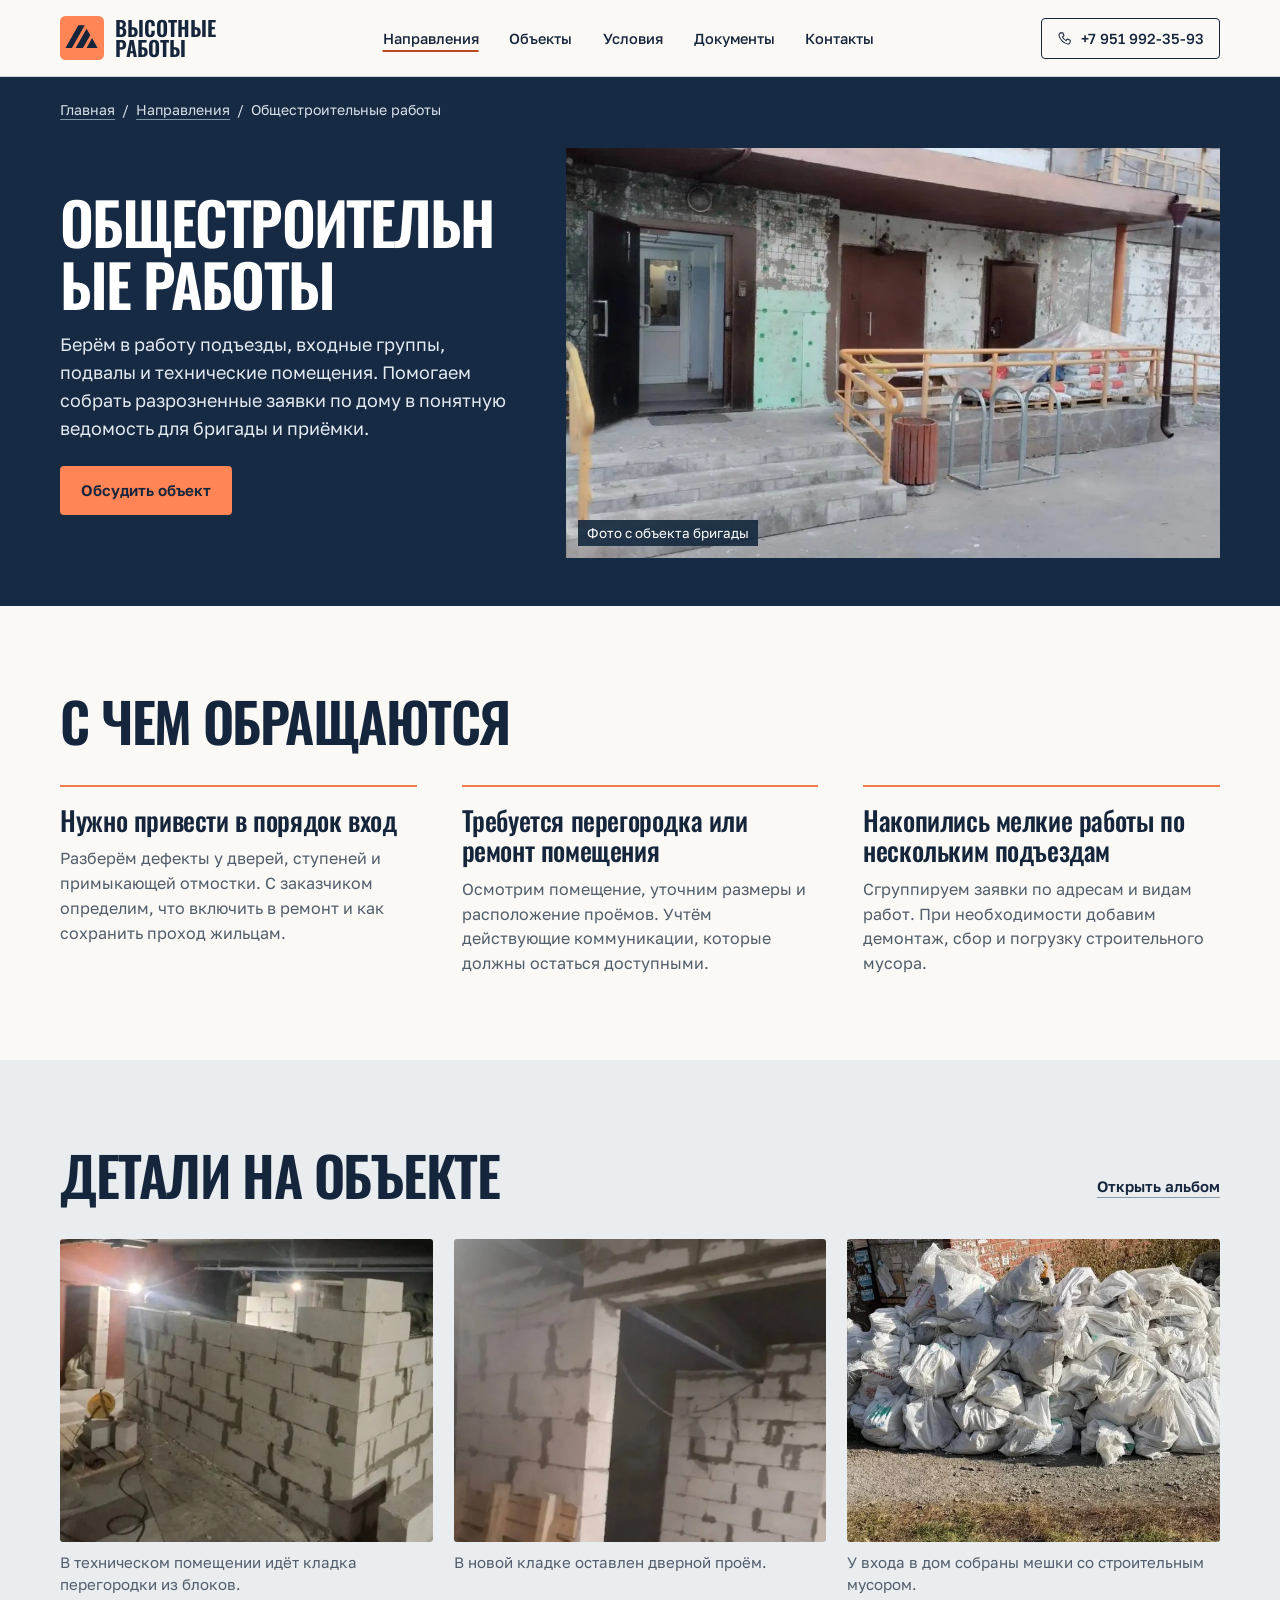
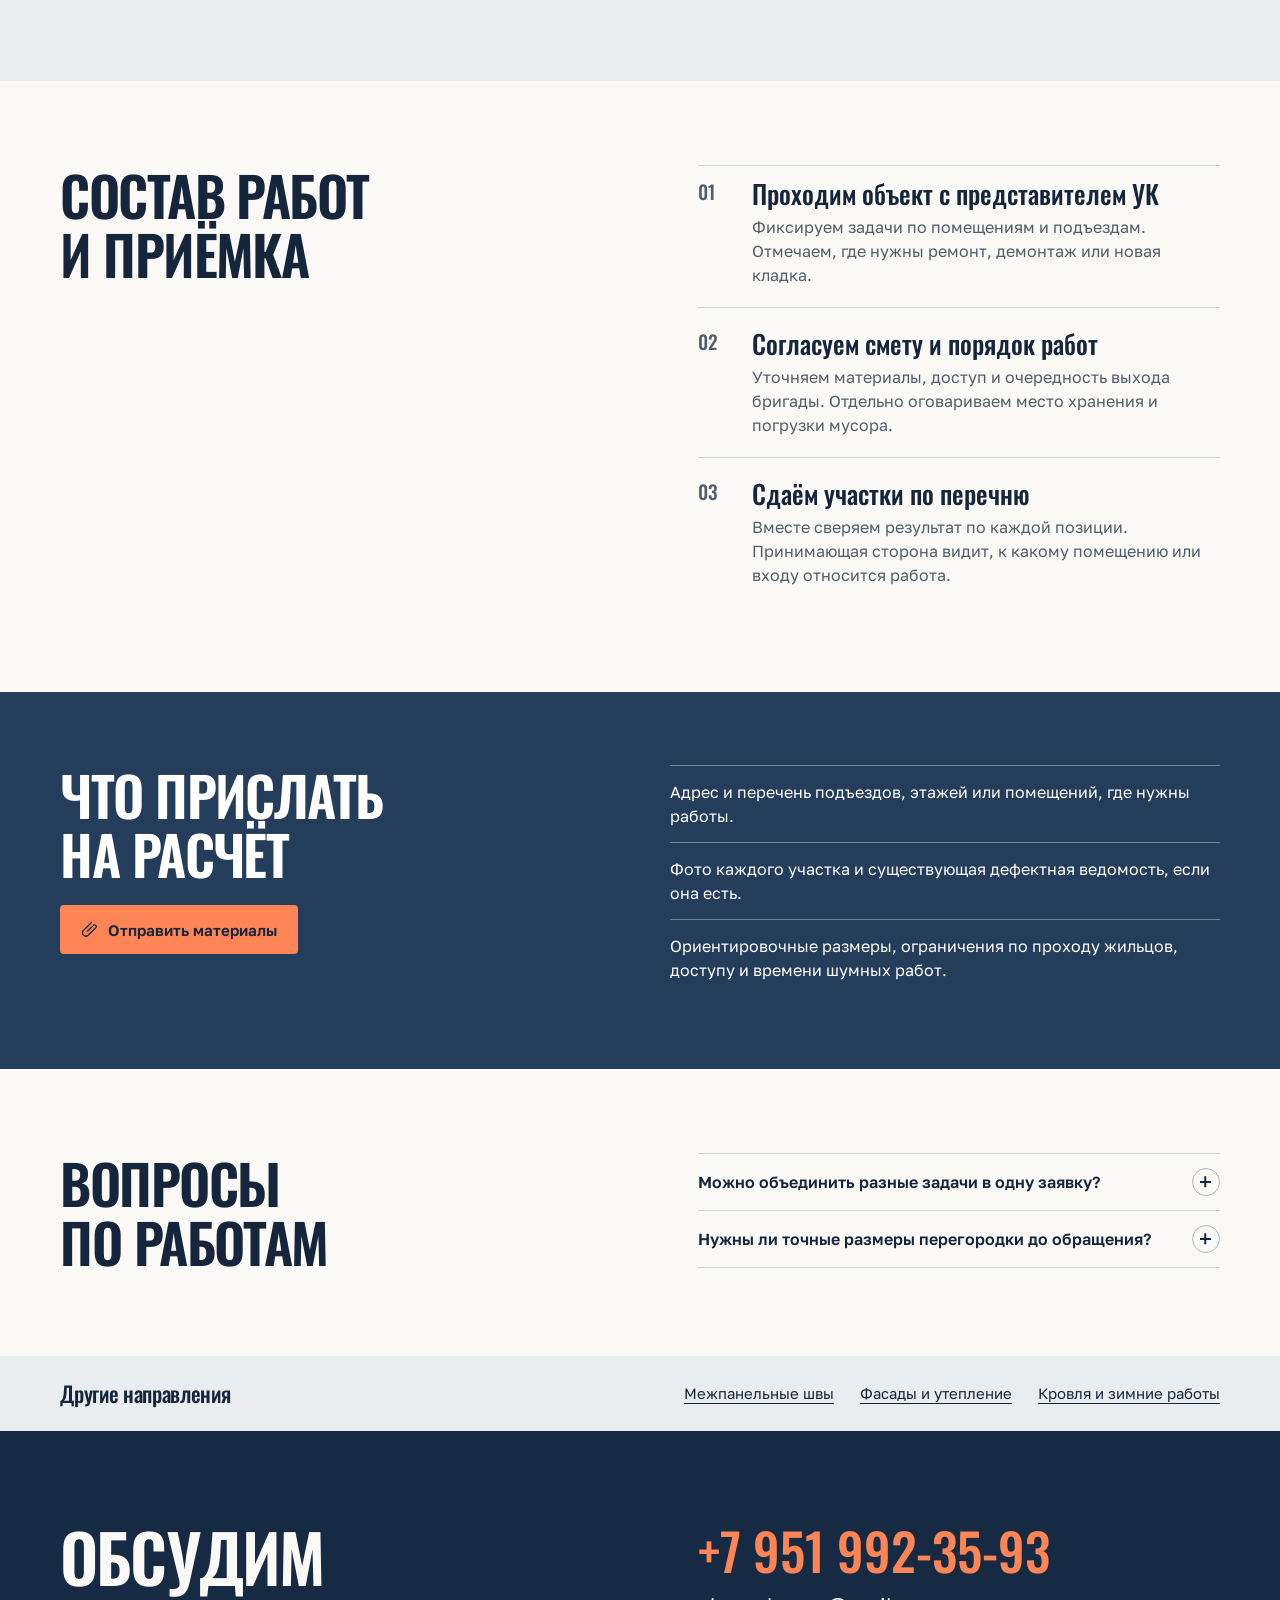
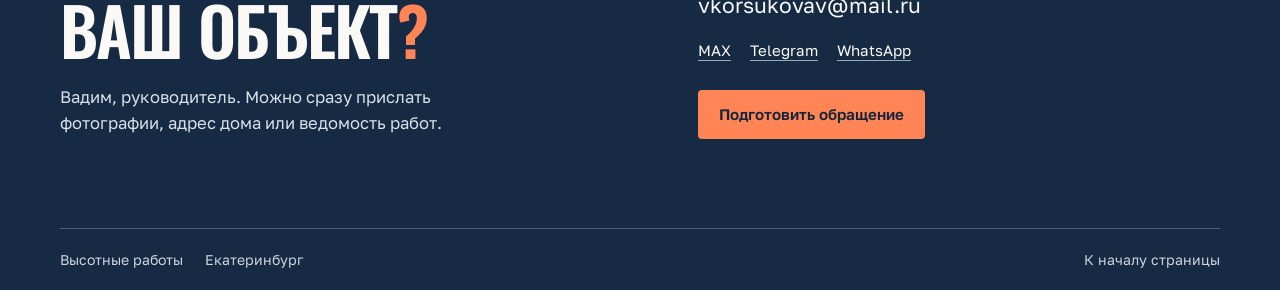
==== building.html @ bbba9e85 "Publish the site on GitHub Pages" ====
<!doctype html>
<html lang="ru">
<head>
  <meta charset="utf-8">
  <meta name="viewport" content="width=device-width, initial-scale=1">
  <meta name="theme-color" content="#172a43">
  <meta name="description" content="Берём в работу подъезды, входные группы, подвалы и технические помещения. Помогаем собрать разрозненные заявки по дому в понятную ведомость для бригады и приёмки.">
  <title>Общестроительные работы — Высотные работы, Екатеринбург</title>
  <link rel="icon" href="assets/mark.svg" type="image/svg+xml">
  <link rel="stylesheet" href="assets/fonts/fonts.css">
  <link rel="stylesheet" href="styles.css">
  <link rel="stylesheet" href="expanded.css">
  <script defer src="photos.js"></script>
  <script defer src="site.js"></script>
</head>
<body>
  <a class="skip" href="#main">Перейти к содержанию</a>
  <svg class="sprite" xmlns="http://www.w3.org/2000/svg" aria-hidden="true">
    <symbol id="i-pin" viewBox="0 0 24 24"><path d="M19 10c0 5-7 11-7 11S5 15 5 10a7 7 0 1 1 14 0Z"/><circle cx="12" cy="10" r="2.4"/></symbol>
    <symbol id="i-phone" viewBox="0 0 24 24"><path d="m6 3 3.2-.3 2 5-2.6 1.8a15 15 0 0 0 5.9 5.9l1.8-2.6 5 2-.3 3.2a3.3 3.3 0 0 1-3.8 2.8C10.8 20 4 13.2 3.2 6.8A3.3 3.3 0 0 1 6 3Z"/></symbol>
    <symbol id="i-mail" viewBox="0 0 24 24"><rect x="2.4" y="4.6" width="19.2" height="14.8" rx="2"/><path d="m3.3 6 8.7 7 8.7-7"/></symbol>
    <symbol id="i-telegram" viewBox="0 0 24 24"><path d="M2.4 10.1 21.3 3l-3.2 17.9-6-4.9-3.3 2.7.5-5.3L18 6.7 7.3 12.5Z"/></symbol>
    <symbol id="i-chat" viewBox="0 0 24 24"><path d="M20.8 11.6a8.8 8.8 0 0 1-9 8.8c-1.6 0-3.2-.4-4.5-1.1l-4.6 1.3 1.2-4.5A8.8 8.8 0 1 1 20.8 11.6Z"/><path d="M8.6 8.6c.4 3.2 2.3 5.2 5.9 6.3"/></symbol>
    <symbol id="i-max" viewBox="0 0 24 24"><path d="M4.6 19.8 3.7 12A8.5 8.5 0 1 1 9 19.1L5.5 21Z"/><path d="M8.3 12.5a3.9 3.9 0 1 0 7.7-1"/></symbol>
    <symbol id="i-clip" viewBox="0 0 24 24"><path d="m8.6 13.6 7.6-7.5a2.3 2.3 0 1 1 3.2 3.2L9.5 19a4.5 4.5 0 0 1-6.3-6.4L14.1 1.9"/></symbol>
    <symbol id="i-talk" viewBox="0 0 24 24"><path d="M4 4.5h16v12H9l-5 4Z"/><path d="M8 9h8m-8 3h5"/></symbol>
    <symbol id="i-menu" viewBox="0 0 24 24"><path d="M3 7h18M3 12h18M3 17h18"/></symbol>
    <symbol id="i-cross" viewBox="0 0 24 24"><path d="m5 5 14 14m0-14L5 19"/></symbol>
    <symbol id="i-prev" viewBox="0 0 24 24"><path d="m15 5-7 7 7 7"/></symbol>
    <symbol id="i-next" viewBox="0 0 24 24"><path d="m9 5 7 7-7 7"/></symbol>
    <symbol id="i-pause" viewBox="0 0 24 24"><path d="M9 5v14M15 5v14"/></symbol>
    <symbol id="i-play" viewBox="0 0 24 24"><path d="m8 5 11 7-11 7Z"/></symbol>
    <symbol id="i-add" viewBox="0 0 24 24"><path d="M4 12h16M12 4v16"/></symbol>
    <symbol id="i-doc" viewBox="0 0 24 24"><path d="M5 2.5h9l5.5 5.6v13.4H5zM14 2.8V9h5m-11 4h8m-8 4h6"/></symbol>
    <symbol id="i-copy" viewBox="0 0 24 24"><rect x="8" y="8" width="12" height="13" rx="2"/><path d="M16 7V3H4v13h3"/></symbol>
    <symbol id="i-seam" viewBox="0 0 40 40"><path d="M5 5h30v30H5zM18 5v30m4-30v30M5 18h13m4 4h13M5 22h13m4-4h13"/></symbol>
    <symbol id="i-facade" viewBox="0 0 40 40"><path d="M5 35h31M8 35V12l13-6v29m1-24h11v24M12 15v4m5-6v4m-5 6v4m5-6v4m9-9h3m-3 6h3m-3 6h3"/></symbol>
    <symbol id="i-roof" viewBox="0 0 40 40"><path d="m3 20 15-12 17 10v4L18 12 4 24Zm5 4v10h21V22m2 0v9q0 3 4 3h2"/></symbol>
    <symbol id="i-building" viewBox="0 0 40 40"><path d="M4 35h32M6 35V17h13v18m0-29h14v29M4 17h16m4-6h5m-5 6h5m-5 6h5m-5 6h5M9 35v-8h6v8"/></symbol>
  </svg>
  <header class="header">
    <div class="wrap head-inner">
      <a class="identity" href="index.html" aria-label="Высотные работы, на главную"><img src="assets/mark.svg" width="44" height="44" alt=""><span>Высотные<br>работы</span></a>
      <nav class="desktop-nav" aria-label="Основное меню"><a href="services.html" class="current-section">Направления</a><a href="projects.html">Объекты</a><a href="cooperation.html">Условия</a><a href="documents.html">Документы</a><a href="contacts.html">Контакты</a></nav>
      <a class="header-phone" href="tel:+79519923593"><svg class="icon"><use href="#i-phone"/></svg>+7 951 992-35-93</a>
      <button class="menu-button" aria-expanded="false" aria-controls="mobile-nav" aria-label="Открыть меню"><svg class="icon"><use href="#i-menu"/></svg></button>
    </div>
    <nav class="mobile-nav" id="mobile-nav" aria-label="Мобильное меню" hidden><a href="services.html" class="current-section">Направления</a><a href="projects.html">Объекты</a><a href="cooperation.html">Условия</a><a href="documents.html">Документы</a><a href="contacts.html">Контакты</a></nav>
  </header>
  <main id="main" class="inside"><section class="direction-hero"><div class="wrap"><nav aria-label="Хлебные крошки" class="crumbs"><a href="index.html">Главная</a><span aria-hidden="true">/</span><a href="services.html">Направления</a><span aria-hidden="true">/</span><span aria-current="page">Общестроительные работы</span></nav><div class="direction-intro"><div><h1>Общестроительные работы</h1><p>Берём в работу подъезды, входные группы, подвалы и технические помещения. Помогаем собрать разрозненные заявки по дому в понятную ведомость для бригады и приёмки.</p><button class="button primary" data-topic="Общестроительные работы">Обсудить объект</button></div><figure><img src="assets/photos/30.webp" alt="Общестроительные работы на объекте"><figcaption>Фото с объекта бригады</figcaption></figure></div></div></section>
  <section class="wrap section"><div class="section-head"><h2>С чем обращаются</h2></div><div class="purpose-grid"><article><h3>Нужно привести в порядок вход</h3><p>Разберём дефекты у дверей, ступеней и примыкающей отмостки. С заказчиком определим, что включить в ремонт и как сохранить проход жильцам.</p></article><article><h3>Требуется перегородка или ремонт помещения</h3><p>Осмотрим помещение, уточним размеры и расположение проёмов. Учтём действующие коммуникации, которые должны остаться доступными.</p></article><article><h3>Накопились мелкие работы по нескольким подъездам</h3><p>Сгруппируем заявки по адресам и видам работ. При необходимости добавим демонтаж, сбор и погрузку строительного мусора.</p></article></div></section>
  <section class="band"><div class="wrap section"><div class="section-head"><h2>Детали на объекте</h2><button class="text-action" data-open-album="building">Открыть альбом</button></div><div class="photo-series " data-photo-group="Общестроительные работы"><figure><button data-full-photo="31" aria-label="Увеличить. В техническом помещении идёт кладка перегородки из блоков."><img src="assets/photos/framed/31.webp" alt="В техническом помещении идёт кладка перегородки из блоков." loading="lazy"></button><figcaption>В техническом помещении идёт кладка перегородки из блоков.</figcaption></figure><figure><button data-full-photo="32" aria-label="Увеличить. В новой кладке оставлен дверной проём."><img src="assets/photos/framed/32.webp" alt="В новой кладке оставлен дверной проём." loading="lazy"></button><figcaption>В новой кладке оставлен дверной проём.</figcaption></figure><figure><button data-full-photo="69" aria-label="Увеличить. У входа в дом собраны мешки со строительным мусором."><img src="assets/photos/framed/69.webp" alt="У входа в дом собраны мешки со строительным мусором." loading="lazy"></button><figcaption>У входа в дом собраны мешки со строительным мусором.</figcaption></figure></div></div></section>
  <section class="wrap section terms-grid"><div><h2>Состав работ<br> и приёмка</h2></div><ol class="steps"><li><div><h3>Проходим объект с представителем УК</h3><p>Фиксируем задачи по помещениям и подъездам. Отмечаем, где нужны ремонт, демонтаж или новая кладка.</p></div></li><li><div><h3>Согласуем смету и порядок работ</h3><p>Уточняем материалы, доступ и очередность выхода бригады. Отдельно оговариваем место хранения и погрузки мусора.</p></div></li><li><div><h3>Сдаём участки по перечню</h3><p>Вместе сверяем результат по каждой позиции. Принимающая сторона видит, к какому помещению или входу относится работа.</p></div></li></ol></section>
  <section class="intake"><div class="wrap intake-grid"><div><h2>Что прислать<br> на расчёт</h2><button class="button primary" data-contact="files"><svg class="icon" aria-hidden="true"><use href="#i-clip"/></svg>Отправить материалы</button></div><ul class="ruled-list"><li>Адрес и перечень подъездов, этажей или помещений, где нужны работы.</li><li>Фото каждого участка и существующая дефектная ведомость, если она есть.</li><li>Ориентировочные размеры, ограничения по проходу жильцов, доступу и времени шумных работ.</li></ul></div></section>
  <section class="wrap section docs-grid"><h2>Вопросы<br> по работам</h2><div class="questions"><details><summary>Можно объединить разные задачи в одну заявку?<span class="expand" aria-hidden="true"></span></summary><p>Да. Укажите для каждой задачи место и ожидаемый результат. В смете можно сохранить отдельные строки по подъездам, чтобы потом было удобно принимать работу.</p></details><details><summary>Нужны ли точные размеры перегородки до обращения?<span class="expand" aria-hidden="true"></span></summary><p>Для первого обсуждения достаточно фото помещения и примерных размеров. Размеры стены и проёма уточним на объекте перед расчётом материалов.</p></details></div></section>
  <aside class="related"><div class="wrap"><h3>Другие направления</h3><a href="seams.html">Межпанельные швы</a><a href="facades.html">Фасады и утепление</a><a href="roofs.html">Кровля и зимние работы</a></div></aside><section id="contacts" class="contact-section"><div class="wrap contact-grid"><div><h2>Обсудим<br>ваш объект<span>?</span></h2><p>Вадим, руководитель. Можно сразу прислать фотографии, адрес дома или ведомость работ.</p></div><div class="contact-details"><a class="big-phone" href="tel:+79519923593">+7 951 992-35-93</a><a class="email" href="mailto:vkorsukovav@mail.ru">vkorsukovav@mail.ru</a><div class="messengers"><button data-contact="max">MAX</button><a href="https://t.me/+79519923593" target="_blank" rel="noopener">Telegram</a><a href="https://wa.me/79519923593" target="_blank" rel="noopener">WhatsApp</a></div><button class="button primary" data-contact="discussion">Подготовить обращение</button></div></div></section></main>
  <footer><div class="wrap footer-inner"><span>Высотные работы</span><span>Екатеринбург</span><a href="#main">К началу страницы</a></div></footer>
  <dialog id="gallery" aria-labelledby="gallery-title">
    <div class="gallery-shell">
      <div class="gallery-top"><h2 id="gallery-title"></h2><button id="gallery-fit" hidden>Весь кадр</button><button class="icon-button" data-close aria-label="Закрыть фотографии"><svg class="icon"><use href="#i-cross"/></svg></button></div>
      <div class="gallery-stage"><img id="gallery-image" alt=""></div>
      <div class="gallery-bottom" aria-live="polite"><span id="gallery-caption"></span><div class="gallery-navigation"><button id="previous" class="gallery-arrow" aria-label="Предыдущая фотография"><svg class="icon"><use href="#i-prev"/></svg></button><span id="gallery-count"></span><button id="next" class="gallery-arrow" aria-label="Следующая фотография"><svg class="icon"><use href="#i-next"/></svg></button></div></div>
    </div>
  </dialog>
  <dialog id="contact-dialog" aria-labelledby="dialog-title"><div class="dialog-body"><button class="dialog-close icon-button" data-close aria-label="Закрыть окно"><svg class="icon"><use href="#i-cross"/></svg></button><h2 id="dialog-title"></h2><div id="dialog-content"></div></div></dialog>
</body>
</html>
---- assets/fonts/fonts.css ----
@font-face {
  font-family: 'Golos Text';
  font-style: normal;
  font-weight: 400 700;
  font-display: swap;
  src: url(golos-text-cyrillic.woff2) format('woff2');
  unicode-range: U+0301, U+0400-045F, U+0490-0491, U+04B0-04B1, U+2116;
}
@font-face {
  font-family: 'Golos Text';
  font-style: normal;
  font-weight: 400 700;
  font-display: swap;
  src: url(golos-text-latin.woff2) format('woff2');
  unicode-range: U+0000-00FF, U+0131, U+0152-0153, U+02BB-02BC, U+02C6, U+02DA, U+02DC, U+0304, U+0308, U+0329, U+2000-206F, U+20AC, U+2122, U+2191, U+2193, U+2212, U+2215, U+FEFF, U+FFFD;
}
@font-face {
  font-family: 'Oswald';
  font-style: normal;
  font-weight: 400 700;
  font-display: swap;
  src: url(oswald-cyrillic.woff2) format('woff2');
  unicode-range: U+0301, U+0400-045F, U+0490-0491, U+04B0-04B1, U+2116;
}
@font-face {
  font-family: 'Oswald';
  font-style: normal;
  font-weight: 400 700;
  font-display: swap;
  src: url(oswald-latin.woff2) format('woff2');
  unicode-range: U+0000-00FF, U+0131, U+0152-0153, U+02BB-02BC, U+02C6, U+02DA, U+02DC, U+0304, U+0308, U+0329, U+2000-206F, U+20AC, U+2122, U+2191, U+2193, U+2212, U+2215, U+FEFF, U+FFFD;
}
---- styles.css ----
:root {
  color-scheme: light;
  --ink: #15253b;
  --night: #172a43;
  --muted: #515d6a;
  --paper: #faf9f6;
  --tint: #e9edf0;
  --line: #cbd2d8;
  --orange: #ff8456;
  --display: 'Oswald', 'Arial Narrow', sans-serif;
  --body: 'Golos Text', Arial, sans-serif;
  --edge: clamp(20px, 4.7vw, 88px);
  --head-height: 76px;
  font-family: var(--body);
  color: var(--ink);
  background: var(--paper);
  -webkit-text-size-adjust: 100%;
}
* { box-sizing: border-box; }
html { scroll-behavior: smooth; scroll-padding-top: calc(var(--head-height) + 10px); }
body { margin: 0; }
body:has(dialog[open]) { overflow: hidden; }
button, input, textarea { font: inherit; }
button, a { -webkit-tap-highlight-color: transparent; touch-action: manipulation; }
button { cursor: pointer; color: inherit; }
button { background: none; border: 0; }
button, summary, a { outline-offset: 4px; }
:focus-visible { outline: 3px solid #ad421d; }
.hero :focus-visible, .contact-section :focus-visible, #gallery :focus-visible { outline-color: var(--orange); }
::selection { color: var(--ink); background: var(--orange); }
input, textarea { caret-color: #9e3816; }
a { color: inherit; text-decoration: none; }
button:disabled { cursor: default; }
.wrap { width: min(1540px, 100%); margin-inline: auto; padding-inline: var(--edge); }
.sprite { position: absolute; width: 0; height: 0; overflow: hidden; pointer-events: none; }
.sr-only { position: absolute; width: 1px; height: 1px; padding: 0; overflow: hidden; clip-path: inset(50%); white-space: nowrap; }
.icon, .service-icon { width: 21px; height: 21px; flex: none; stroke: currentColor; fill: none; stroke-width: 1.65; stroke-linecap: round; stroke-linejoin: round; }
.skip { position: fixed; z-index: 20; top: -80px; left: 16px; padding: 14px; background: var(--orange); }
.skip:focus { top: 8px; }
[hidden] { display: none !important; }
.header { position: sticky; z-index: 5; top: 0; background: var(--paper); border-bottom: 1px solid var(--line); }
.head-inner { min-height: var(--head-height); display: flex; align-items: center; justify-content: space-between; gap: 25px; }
.identity { display: inline-flex; align-items: center; gap: 11px; }
.identity img { width: 44px; height: 44px; }
.identity span { font: 600 21px/.95 var(--display); text-transform: uppercase; }
.desktop-nav { display: flex; align-items: center; gap: clamp(15px,2.4vw,39px); }
.desktop-nav a, .header-phone { font-size: .91rem; font-weight: 500; }
.desktop-nav a, .mobile-nav a { padding-block: 10px; text-underline-offset: 5px; }
.desktop-nav a:hover, .mobile-nav a:hover, .footer-inner a:hover { text-decoration: underline; }
.header-phone { display: flex; align-items: center; gap: 9px; white-space: nowrap; border: 1px solid var(--ink); padding: 11px 15px; border-radius: 4px; }
.header-phone:hover, .more:hover { background: var(--ink); color: var(--paper); }
.header-phone svg { width: 15px; height: 15px; }
.menu-button, .mobile-nav { display: none; }
.hero { background: var(--night); color: var(--paper); }
.hero-intro { text-align: center; padding-block: clamp(22px,4vh,48px) clamp(24px,4.2vh,51px); }
.location { display: inline-flex; align-items: center; gap: 7px; color: #e0e7f0; font-size: .875rem; margin-bottom: 15px; }
.location svg { width: 16px; height: 16px; stroke: var(--orange); }
h1,h2,h3,p { margin: 0; }
h1,h2,.contact-section h2 { font-family: var(--display); font-weight: 600; }
h1 { font-size: clamp(3.35rem,5.75vw,6rem); line-height: 1.055; text-transform: uppercase; letter-spacing: -.033em; }
h1 em { font-style: normal; color: var(--orange); }
.hero h1 { font-size: clamp(3.25rem,5vw,5.55rem); line-height: 1.04; }
.hero-aside { margin-top: clamp(16px,2.1vh,24px); }
.hero-aside > p { max-width: 63ch; margin-inline: auto; font-size: clamp(1rem,1.24vw,1.23rem); line-height: 1.48; color: #e2e8ef; }
.hero-actions { display: flex; flex-wrap: wrap; align-items: center; justify-content: center; gap: 12px 22px; margin-top: 16px; }
.button { display: inline-flex; justify-content: center; align-items: center; gap: 9px; min-height: 49px; padding: 12px 21px; border-radius: 4px; font-size: .95rem; line-height: 1.35; font-weight: 600; transition: background .16s ease,color .16s ease; }
.button.primary { background: var(--orange); color: var(--ink); }
.button.primary:hover { background: #ffab86; }
.button.dark { background: var(--ink); color: var(--paper); }
.button.dark:hover { background: #304a68; }
.button svg { width: 18px; height: 18px; }
.secondary-link, .inline-link { padding: 7px 0; display: inline-flex; align-items: center; gap: 7px; text-decoration: underline; text-underline-offset: 4px; text-decoration-color: #9cabbc; font-size: .89rem; font-weight: 500; }
.secondary-link svg { width: 17px; height: 17px; }
.secondary-link:hover { color: var(--orange); }
.panorama { --cut: clamp(18px,2.8vw,50px); display: flex; isolation: isolate; overflow: hidden; background: var(--night); }
.panorama button { flex: 1 1 0; min-width: 0; position: relative; display: block; padding: 0; overflow: hidden; color: white; clip-path: polygon(var(--cut) 0,100% 0,calc(100% - var(--cut)) 100%,0 100%); }
.panorama button + button { margin-left: calc(3px - var(--cut)); }
.panorama button:first-child { clip-path: polygon(0 0,100% 0,calc(100% - var(--cut)) 100%,0 100%); }
.panorama button:last-child { clip-path: polygon(var(--cut) 0,100% 0,100% 100%,0 100%); }
.panorama button::after { content: ''; position: absolute; inset: 0; background: linear-gradient(0deg,rgba(9,20,37,.82),transparent 40%); pointer-events: none; }
.mobile-panorama,.panorama-nav { display: none; }
.panorama img { display: block; width: 100%; height: 100%; object-fit: cover; transition: transform .45s cubic-bezier(.15,.7,.25,1); }
.panorama button:nth-child(1) { flex-grow: .98; }
.panorama button:nth-child(2) { flex-grow: 1.12; }
.panorama button:nth-child(3) { flex-grow: 1; }
.panorama button:nth-child(4) { flex-grow: 1.18; }
.panorama button:nth-child(5) { flex-grow: 1; }
.panorama button:nth-child(1) img { object-position: 54% 46%; }
.panorama button:nth-child(2) img { object-position: 80% 47%; }
.panorama button:nth-child(3) img { object-position: 50% 37%; }
.panorama button:nth-child(4) img { object-position: 88% 55%; }
.panorama button:nth-child(5) img { object-position: 50% 42%; }
.panorama button span { position: absolute; z-index: 1; left: max(24px, 12%); right: 12px; bottom: 17px; text-align: left; font-weight: 500; font-size: clamp(.85rem,1.15vw,1.16rem); line-height: 1.2; text-shadow: 0 1px 5px #122139; }
.panorama button:first-child span { left: max(var(--edge),calc((100vw - 1540px)/2 + var(--edge))); }
@media (hover:hover) { .panorama button:hover img { transform: scale(1.05); } }
.panorama button:focus-visible { outline: 0; }
.panorama button:focus-visible::after { box-shadow: inset 0 0 0 5px var(--orange); }
.contact-strip { background: var(--tint); border-bottom: 1px solid var(--line); }
.strip-inner { display: flex; justify-content: space-between; align-items: center; gap: 14px; min-height: 69px; }
.strip-heading { font-weight: 600; }
.strip-inner a,.strip-inner button { display: inline-flex; align-items: center; justify-content: center; gap: 9px; padding: 10px 0; font-size: .93rem; }
.strip-inner .icon { width: 18px; height: 18px; }
.strip-inner a:hover,.strip-inner button:hover { text-decoration: underline; text-underline-offset: 4px; }
.section { padding-block: clamp(62px,6.6vw,112px); }
h2 { font-size: clamp(2.4rem,4.25vw,4.6rem); line-height: 1.09; letter-spacing: -.028em; text-transform: uppercase; }
.section-head { display: flex; align-items: end; justify-content: space-between; gap: 28px; margin-bottom: 35px; }
.section-head p,.terms-intro p,.docs-grid p,.contact-section p { color: var(--muted); line-height: 1.55; }
.section-head p { font-size: 1rem; }
.service-grid { display: grid; grid-template-columns: repeat(4,minmax(0,1fr)); border-block: 1px solid var(--line); }
.service { min-width: 0; padding: 0 clamp(14px,1.75vw,30px); border-right: 1px solid var(--line); }
.service:first-child { padding-left: 0; }
.service:last-child { border-right: 0; padding-right: 0; }
.service summary { list-style: none; cursor: pointer; position: relative; padding: 23px 0; display: flex; align-items: flex-start; flex-direction: column; gap: 30px; }
.service summary::-webkit-details-marker { display:none; }
.service-icon { width: 37px; height: 37px; stroke-width: 1.5; }
.service h3 { font-family: var(--display); font-size: clamp(1.48rem,2.04vw,2.1rem); line-height: 1.15; font-weight: 500; letter-spacing: -.012em; }
.expand { display: grid; place-items: center; width: 28px; height: 28px; border: 1px solid #abb7c3; border-radius: 50%; position: absolute; right: 0; top: 27px; color: var(--ink); }
.expand::before,.expand::after { content: ''; position: absolute; background: currentColor; width: 11px; height: 1.5px; }
.expand::after { transform: rotate(90deg); }
.service[open] .expand::after { display: none; }
.service summary:hover .expand,.service[open] .expand { background: var(--orange); border-color: var(--orange); }
.service-content { padding-bottom: 24px; }
.service-content p { line-height: 1.5; color: var(--muted); margin: 0 0 12px; }
.objects { background: var(--tint); }
.albums { display: grid; grid-template-columns: repeat(3,minmax(0,1fr)); gap: 33px 22px; }
.album { display: block; width: 100%; padding: 0; text-align: left; }
.album-image { position: relative; aspect-ratio: 1.55; overflow: hidden; background: #ced7de; border-radius: 3px; }
.album-image img { width: 100%; height: 100%; display: block; object-fit: cover; transition: transform .35s ease-out; }
@media (hover:hover) { .album:hover img { transform: scale(1.035); } }
.album-label { display: flex; align-items: baseline; justify-content: space-between; gap: 8px; margin-top: 13px; }
.album-label strong { font-family: var(--display); font-weight: 500; font-size: clamp(1.3rem,1.8vw,1.8rem); line-height: 1.22; }
.album-label small { font-size: .84rem; color: var(--muted); white-space: nowrap; }
.more { display: flex; align-items: center; justify-content: center; gap: 12px; border: 1px solid var(--ink); border-radius: 4px; min-height: 46px; padding: 9px 18px; margin: 36px auto 0; font-weight: 500; }
.more .icon { width: 16px; height: 16px; }
.terms-grid,.docs-grid,.contact-grid { display: grid; grid-template-columns: minmax(0,1fr) minmax(0,1fr); gap: 10%; }
.terms-intro p,.docs-grid p,.contact-section p { margin-top: 20px; max-width: 43ch; font-size: 1.04rem; }
.terms-intro .button { margin-top: 25px; }
.steps { margin: 0; padding: 0; list-style: none; counter-reset: step; }
.steps li { counter-increment: step; display: grid; grid-template-columns: 39px 1fr; gap: 15px; border-top: 1px solid var(--line); padding-block: 20px; }
.steps li:first-child { padding-top: 12px; }
.steps li::before { content: counter(step,decimal-leading-zero); font: 500 1.2rem/1.5 var(--display); color: var(--muted); }
.steps h3 { font: 500 1.62rem/1.2 var(--display); }
.steps p { line-height: 1.5; color: var(--muted); margin: 6px 0 0; max-width: 52ch; }
.docs { background: var(--tint); padding-block: clamp(52px,5.5vw,88px); }
.doc-list button { width: 100%; display: flex; align-items: center; text-align: left; gap: 13px; border-bottom: 1px solid #b8c2cd; min-height: 56px; padding: 12px 0; }
.doc-list button:first-child { border-top: 1px solid #b8c2cd; }
.doc-list small { margin-left: auto; font-size: .8rem; color: var(--muted); }
.doc-list button:hover span { text-decoration: underline; text-underline-offset: 4px; }
.contact-section,footer { background: var(--night); color: var(--paper); }
.contact-section { padding-block: clamp(63px,7vw,115px); }
.contact-section h2 { font-size: clamp(3.1rem,5.2vw,5.55rem); }
.contact-section h2 span { color: var(--orange); }
.contact-section p { color: #d7e0e9; }
.contact-details { display: flex; align-items: flex-start; flex-direction: column; }
.big-phone { color: var(--orange); font: 500 clamp(2.2rem,4vw,4.2rem)/1.2 var(--display); }
.email { font-size: clamp(1.12rem,1.65vw,1.55rem); margin-top: 10px; }
.messengers { display: flex; flex-wrap: wrap; gap: 19px; margin: 20px 0 28px; }
.messengers a,.messengers button { padding: 3px 0; font-size: .94rem; text-decoration: underline; text-underline-offset: 4px; text-decoration-color: #98a9ba; }
.messengers a:hover,.messengers button:hover,.email:hover { color: var(--orange); }
.footer-inner { min-height: 62px; display: flex; align-items: center; gap: 22px; color: #cad4df; font-size: .88rem; position: relative; }
.footer-inner::before { content: ''; height: 1px; background: #4c6078; position: absolute; top: 0; left: var(--edge); right: var(--edge); }
.footer-inner a { margin-left: auto; }
dialog { padding: 0; border: 0; max-height: 90dvh; max-width: calc(100vw - 28px); border-radius: 8px; color: var(--ink); background: var(--paper); }
dialog::backdrop { background: rgba(8,19,34,.78); }
.icon-button { padding: 9px; display: grid; place-items: center; width: 42px; height: 42px; border: 1px solid currentColor; border-radius: 50%; }
.icon-button svg { width: 18px; height: 18px; }
.dialog-body { padding: clamp(25px,4vw,43px); position: relative; }
#contact-dialog { width: 525px; }
.dialog-close { position: absolute; top: 14px; right: 14px; }
.dialog-body h2 { padding: 12px 32px 0 0; font-size: clamp(1.9rem,3vw,2.6rem); }
#dialog-content > p { margin: 15px 0 20px; color: var(--muted); line-height: 1.5; }
.channel-links { display: grid; gap: 9px; }
.channel-links > * { display: flex; gap: 12px; align-items: center; padding: 12px 14px; background: var(--tint); border-radius: 4px; font-weight: 500; text-align: left; min-height: 45px; }
.channel-links > :hover { background: #d6e1ea; }
.contact-form { display: grid; gap: 13px; margin-top: 19px; }
.contact-form label { display: grid; gap: 5px; font-size: .88rem; font-weight: 500; }
.contact-form input,.contact-form textarea { width: 100%; background: white; border: 1px solid #acb8c5; border-radius: 3px; padding: 10px; font-size: 1rem; color: var(--ink); }
.contact-form textarea { resize: vertical; }
.contact-form small { color: var(--muted); font-size: .83rem; line-height: 1.4; }
.dialog-direct { display: flex; flex-wrap: wrap; gap: 6px 16px; margin-top: 18px; }
.dialog-direct > * { padding: 4px 0; font-size: .91rem; text-decoration: underline; text-underline-offset: 3px; }
.max-number { font: 500 2rem var(--display); margin-block: 13px; user-select: all; }
.copy-state { font-size: .85rem; min-height: 22px; margin-top: 8px; }
#gallery {
  width: min(1200px, calc(100vw - 32px)); max-width: none;
  height: min(900px, calc(100dvh - 32px)); max-height: none;
  overflow: hidden; overscroll-behavior: contain; background: #17263a; color: var(--paper);
}
.gallery-shell { display: grid; grid-template-columns: minmax(0,1fr); grid-template-rows: auto minmax(0,1fr) auto; gap: 12px; height: 100%; min-height: 0; padding: 14px clamp(12px,2vw,24px); }
.gallery-top,.gallery-bottom,.gallery-navigation { display: flex; align-items: center; gap: 13px; }
.gallery-top h2 { flex: 1; min-width: 0; overflow-wrap: anywhere; font: 600 clamp(1rem,1.8vw,1.42rem)/1.2 var(--body); text-transform: none; letter-spacing: -.015em; }
.gallery-top .icon-button,.gallery-arrow { display: grid; flex: none; place-items: center; width: 44px; height: 44px; padding: 0; border: 1px solid #8797aa; border-radius: 50%; color: white; }
#gallery-fit { min-height: 44px; padding: 6px 8px; color: #e8edf2; font-size: .88rem; text-decoration: underline; text-underline-offset: 4px; white-space: nowrap; }
.gallery-stage { position: relative; min-width: 0; min-height: 0; background: #0e1929; }
.gallery-stage img { display: block; position: absolute; inset: 0; width: 100%; height: 100%; object-fit: contain; }
.gallery-arrow:hover,.gallery-top button:hover { color: var(--orange); }
.gallery-bottom { justify-content: space-between; line-height: 1.4; }
.gallery-navigation { justify-content: center; gap: 9px; flex: none; }
#gallery-count { min-width: 46px; text-align: center; font-variant-numeric: tabular-nums; color: #cbd5e1; }
@media (max-width: 1080px) {
  .desktop-nav { gap: 18px; }
  .service h3 { font-size: clamp(1.32rem,2.2vw,1.55rem); }
}
@media (max-width: 920px) {
  :root { --head-height: 64px; }
  .desktop-nav { display: none; }
  .header-phone { margin-left: auto; }
  .head-inner { gap: 14px; }
  .menu-button { display: grid; width: 42px; height: 42px; place-items: center; border: 1px solid var(--line); border-radius: 4px; }
  .mobile-nav:not([hidden]) { display: grid; padding: 9px var(--edge) 18px; border-top: 1px solid var(--line); background: var(--paper); position: absolute; width: 100%; }
}
@media (max-width: 820px) {
  h1 { font-size: clamp(2.8rem,5.95vw,3.7rem); }
  .strip-inner { flex-wrap: wrap; justify-content: flex-start; gap: 0 23px; padding-block: 11px; }
  .strip-heading { flex-basis: 100%; margin-bottom: 2px; }
  .service-grid { grid-template-columns: 1fr 1fr; }
  .service:nth-child(2) { border-right: 0; }
  .service:nth-child(3) { padding-left: 0; }
  .service:nth-child(-n+2) { border-bottom: 1px solid var(--line); }
  .service h3 { font-size: 1.6rem; }
  .service:last-child,.service:nth-child(2) { padding-right: 0; }
  .terms-grid,.docs-grid,.contact-grid { gap: 6%; }
  .albums { gap: 24px 12px; }
  .album-label { display: block; }
  .album-label small { display: block; margin-top: 3px; }
  .doc-list small { display: none; }
}
@media (max-width: 640px) {
  :root { --edge: 20px; --head-height: 62px; }
  .identity { gap: 8px; }
  .identity img { width: 34px; height: 34px; }
  .identity span { font-size: 16px; }
  .head-inner { gap: 8px; }
  .header-phone { border: 0; font-size: .84rem; padding: 11px 2px; gap: 5px; }
  .header-phone svg { display: none; }
  .menu-button { width: 38px; height: 38px; }
  .location { font-size: .84rem; margin-bottom: 12px; }
  h1 { font-size: clamp(2.56rem,9.3vw,3.85rem); line-height: 1.06; }
  .hero-aside > p { font-size: 1rem; max-width: 46ch; }
  .strip-inner { display: grid; grid-template-columns: repeat(5,1fr); padding: 13px var(--edge) 10px; gap: 4px 0; }
  .strip-heading { grid-column: 1/-1; font-size: .9rem; }
  .strip-inner a,.strip-inner button { flex-direction: column; gap: 5px; font-size: .76rem; padding: 6px 0; }
  .strip-inner .icon { width: 19px; height: 19px; }
  .section { padding-block: 52px; }
  .section-head { display: block; margin-bottom: 21px; }
  h2 { font-size: clamp(2.05rem,7.8vw,3.05rem); }
  .section-head p { margin-top: 10px; font-size: .94rem; }
  .section-head p br { display: none; }
  .service summary { padding-block: 15px 18px; gap: 16px; }
  .service h3 { font-size: clamp(1.22rem,4.85vw,1.55rem); }
  .service-icon { width: 31px; height: 31px; }
  .expand { width: 23px; height: 23px; top: 18px; }
  .service { padding-inline: 12px; }
  .service-content p { font-size: .93rem; }
  .albums { grid-template-columns: 1fr 1fr; gap: 24px 11px; }
  .album:first-child { grid-column: 1/-1; }
  .album-image { aspect-ratio: 1.35; }
  .album:first-child .album-image { aspect-ratio: 1.9; }
  .album-label { margin-top: 8px; }
  .album-label strong { font-size: 1.25rem; }
  .album-label small { font-size: .79rem; }
  .more { margin-top: 24px; }
  .terms-grid,.docs-grid,.contact-grid { grid-template-columns: 1fr; gap: 28px; }
  .terms-intro h2 br { display: none; }
  .terms-intro h2 br::after { content:' '; }
  .terms-intro p,.docs-grid p,.contact-section p { margin-top: 12px; font-size: 1rem; }
  .steps li { grid-template-columns: 28px 1fr; gap: 10px; padding-block: 15px; }
  .steps h3 { font-size: 1.45rem; }
  .docs { padding-block: 46px; }
  .contact-section { padding-block: 49px; }
  .footer-inner { flex-wrap: wrap; gap: 9px 16px; padding-block: 16px; font-size: .78rem; }
  .gallery-bottom { font-size: .88rem; }
}
@media (max-width: 365px) {
  :root { --edge: 14px; }
  .service h3 { font-size: 1.15rem; }
  .head-inner { gap: 5px; }
  .strip-inner a,.strip-inner button { font-size: .73rem; }
}
@media (prefers-reduced-motion: reduce) {
  html { scroll-behavior: auto; }
  *,*::before,*::after { transition-duration: 0s !important; animation-duration: 0s !important; }
}

@media (min-width: 921px) {
  .hero-screen { display: flex; flex-direction: column; min-height: calc(100svh - var(--head-height) - 1px); }
  .hero { display: flex; flex: 1; flex-direction: column; }
  .panorama { flex: 1; min-height: clamp(180px,26svh,300px); }
  .panorama img { position: absolute; inset: 0; }
  .panorama button:first-child span { left: var(--edge); }
}
@media (min-width: 921px) and (max-height: 780px) {
  .hero h1 { font-size: clamp(3rem,4.7vw,4.65rem); }
  .hero-intro { padding-block: 23px 26px; }
  .hero-intro .location { margin-bottom: 10px; }
}
@media (max-width: 920px) {
  .hero {
    position: relative; isolation: isolate; display: flex; flex-direction: column;
    min-height: max(440px, calc(100svh - var(--head-height) - 83px)); touch-action: pan-y pinch-zoom;
  }
  .hero-intro { position: relative; z-index: 2; margin-block: auto; padding-block: clamp(28px,7svh,72px) clamp(46px,12svh,120px); }
  .hero .location { color: white; }
  .hero h1 { font-size: clamp(2.28rem,7.9vw,4.25rem); }
  .hero-aside { margin-top: 15px; }
  .hero-aside > p { color: white; font-size: 1rem; }
  .hero-actions { gap: 9px 15px; margin-top: 21px; }
  .hero-actions .secondary-link { min-height: 46px; padding-inline: 16px; justify-content: center; border: 1px solid #bdd0e087; border-radius: 4px; color: white; background: #12223883; text-decoration: none; }
  .hero-actions .secondary-link:hover { color: var(--orange); border-color: var(--orange); }
  .panorama { display: none; }
  .mobile-panorama { position: absolute; inset: 0; display: block; isolation: isolate; pointer-events: none; }
  .mobile-panorama::after {
    content: ''; position: absolute; z-index: 2; inset: 0;
    background: linear-gradient(180deg,#0a1727a8 0%,#0b192bdd 32%,#0b192bcf 53%,#0b192b68 80%,#0b192be0 100%);
  }
  .mobile-panorama > div { position: absolute; inset: 0; background-size: cover; opacity: 0; transition: opacity .75s ease-in-out; }
  .mobile-panorama > .is-current { z-index: 1; opacity: 1; }
  [data-mobile-photo="25"] { background-image: url(assets/photos/25.webp); background-position: 50% 72%; }
  [data-mobile-photo="26"] { background-image: url(assets/photos/26.webp); background-position: 25% 52%; }
  [data-mobile-photo="91"] { background-image: url(assets/photos/91.webp); background-position: 53% 50%; }
  [data-mobile-photo="96"] { background-image: url(assets/photos/hero-96.webp); background-position: 56% 50%; }
  .panorama-nav { position: relative; z-index: 2; display: flex; justify-content: center; padding: 0 var(--edge) 12px; color: white; }
  .panorama-controls { display: flex; align-items: center; width: min(100%, 335px); border: 1px solid #bdd0e060; border-radius: 5px; background: #0c192bc9; }
  .panorama-controls button { display: grid; flex: 0 0 auto; place-items: center; width: 44px; height: 44px; padding: 0; }
  .panorama-controls button:hover { background: #ffffff19; }
  .panorama-controls .icon { width: 18px; height: 18px; }
  .panorama-controls #hero-open { display: flex; flex: 1; align-items: center; gap: 7px; justify-content: center; width: auto; min-width: 0; padding-inline: 6px; font-size: .85rem; }
  #hero-count { color: #d2dfed; font-variant-numeric: tabular-nums; white-space: nowrap; }
  #hero-photo-name { color: white; text-decoration: underline; text-underline-offset: 3px; }
}
@media (max-width: 540px) {
  .hero { min-height: max(450px,calc(100svh - var(--head-height) - 97px)); }
  .hero-intro { padding-block: 26px clamp(38px,9svh,78px); }
  .hero h1 { font-size: clamp(1.96rem,8.7vw,2.94rem); }
  .hero-actions { flex-direction: column; }
  .hero-actions > * { width: min(100%,375px); }
}
@media (max-width: 920px) and (max-height: 510px) {
  .hero { min-height: 0; }
  .hero-intro { padding-block: 22px; }
  .hero h1 { font-size: clamp(1.96rem,6.4vw,3.15rem); }
  .hero-intro .location { margin-bottom: 7px; }
  .hero-aside { margin-top: 9px; }
  .hero-actions { margin-top: 12px; }
}
@media (max-width: 640px) {
  #gallery { width: 100vw; height: 100dvh; margin: 0; border-radius: 0; }
  .gallery-shell { gap: 8px; padding: max(8px,env(safe-area-inset-top)) 10px max(10px,env(safe-area-inset-bottom)); }
  .gallery-top { gap: 6px; }
  .gallery-bottom { display: grid; grid-template-columns: 1fr; gap: 4px; }
  #gallery-caption { padding: 2px 3px; }
}
@media (max-height: 460px) {
  #gallery { width: 100vw; height: 100dvh; margin: 0; border-radius: 0; }
  .gallery-shell { gap: 4px; padding: 4px 12px; }
  .gallery-bottom { display: flex; }
}
---- expanded.css ----
/* Photo-led service and project pages share the colours and grid of the home page. */
.desktop-nav [aria-current="page"], .desktop-nav .current-section,
.mobile-nav [aria-current="page"], .mobile-nav .current-section { text-decoration: underline; text-decoration-color: #ba4821; text-decoration-thickness: 2px; text-underline-offset: 6px; }
.hero { background: #152840; }
.contact-strip { background: #f0f3f5; }
.text-action { display: inline-block; font-weight: 600; font-size: .94rem; line-height: 1.45; color: var(--ink); text-decoration: underline; text-underline-offset: 5px; text-decoration-color: #8899a8; padding: 6px 0; }
.text-action:hover { text-decoration-color: #c04922; }
.section-head > .text-action, .story-heading > .text-action { flex: none; }
.section-head > div > p { margin-top: 12px; max-width: 62ch; }
.direction-cards { display: grid; grid-template-columns: repeat(2, minmax(0,1fr)); gap: 35px clamp(18px,2.4vw,36px); }
.direction-card { min-width: 0; }
.card-photo { display: block; position: relative; overflow: hidden; background: #d3dae0; border-radius: 3px; aspect-ratio: 1.92; }
.card-photo img { width: 100%; height: 100%; object-fit: cover; display: block; transition: transform .45s ease-out; }
.direction-card:nth-child(3) .card-photo img { object-position: 50% 40%; }
.direction-card:nth-child(2) .card-photo img { object-position: 50% 78%; }
.panorama button:nth-child(4) img { object-position: 100% 55%; }
@media (hover:hover) { .direction-card:hover .card-photo img { transform: scale(1.025); } }
.direction-copy { padding: 17px 0 0; display: grid; grid-template-columns: minmax(0,1fr) auto; gap: 8px 14px; align-items: baseline; }
.direction-copy h3, .related h3, .purpose-grid h3 { font: 500 clamp(1.55rem,2.5vw,2.6rem)/1.13 var(--display); letter-spacing: -.015em; }
.direction-copy h3 a:hover { color: #923913; }
.direction-copy p, .purpose-grid p, .project-story p { color: var(--muted); line-height: 1.55; }
.direction-copy p { grid-column: 1/-1; max-width: 60ch; }
.direction-copy .text-action { grid-column: 2; grid-row: 1; font-size: .84rem; }
.feature { background: #203854; color: white; padding-block: clamp(36px,4.5vw,68px); }
.feature-heading { display: flex; align-items: baseline; justify-content: space-between; gap: 18px; margin-bottom: 20px; }
.feature-heading h2 { font: 600 clamp(1.65rem,3vw,2.85rem)/1.16 var(--body); text-transform: none; letter-spacing: -.025em; }
.feature-heading .text-action { color: white; text-decoration-color: #a4b7ca; }
.repair-pair { display: grid; grid-template-columns: repeat(2,minmax(0,1fr)); gap: clamp(10px,2vw,26px); }
.repair-pair figure { margin: 0; }
.repair-pair button { display: block; width: 100%; padding: 0; cursor: zoom-in; border-radius: 3px; overflow: hidden; }
.repair-pair img { display: block; width: 100%; height: auto; aspect-ratio: 1.5; object-fit: cover; }
.repair-pair figcaption { display: flex; flex-wrap: wrap; align-items: baseline; gap: 4px 12px; margin-top: 11px; }
.repair-pair figcaption strong { font-weight: 600; }
.repair-pair figcaption span { font-size: .92rem; color: #d3dfeb; }
.intake p { margin: 20px 0; color: #e2e8ee; max-width: 43ch; line-height: 1.62; }
.objects { background: #f1f3f4; }
.home-albums .album-image, .portfolio-albums .album-image { aspect-ratio: 1.4; }
.section-end { margin-top: 28px; }
.docs-grid .text-action { margin-top: 13px; }
.crumbs { display: flex; flex-wrap: wrap; align-items: baseline; gap: 7px; color: #d7e1ea; font-size: .88rem; line-height: 1.5; }
.crumbs a { text-decoration: underline; text-underline-offset: 4px; text-decoration-color: #8398aa; }
.crumbs a:hover { color: white; }
.page-head,.direction-hero { background: var(--night); color: white; }
.page-head { padding: 28px 0 clamp(40px,5vw,76px); }
.page-head h1,.direction-intro h1 { font-size: clamp(2.85rem,5.4vw,5.7rem); margin: clamp(26px,3vw,45px) 0 16px; }
.page-head p,.direction-intro p { font-size: clamp(1.05rem,1.4vw,1.35rem); line-height: 1.55; color: #e2e9f0; max-width: 66ch; }
.directory { padding-top: clamp(30px,4.1vw,65px); }
.direction-hero { padding-block: 22px clamp(28px,3.8vw,60px); }
.direction-intro { display: grid; align-items: center; grid-template-columns: minmax(0,.82fr) minmax(0,1.18fr); gap: clamp(25px,4vw,70px); margin-top: 28px; }
.direction-intro h1 { margin-top: 0; overflow-wrap: break-word; font-size: clamp(2.55rem,4.6vw,4.9rem); }
.direction-intro figure,.resource-photo,.photo-series figure { margin: 0; }
.direction-intro figure { position: relative; background: #40546b; }
.direction-intro figure img { width: 100%; height: clamp(290px,32vw,500px); display: block; object-fit: cover; }
.direction-intro figcaption { position: absolute; bottom: 12px; left: 12px; font-size: .84rem; color: #fff; background: #14283ee6; padding: 5px 9px; }
.direction-intro .button { margin-top: 23px; }
.band { background: var(--tint); }
.purpose-grid { display: grid; grid-template-columns: repeat(3,minmax(0,1fr)); gap: clamp(22px,3.5vw,62px); margin-top: 30px; }
.purpose-grid article { border-top: 2px solid #ef7c4c; padding-top: 18px; }
.purpose-grid h3 { font-size: clamp(1.48rem,2.1vw,2.15rem); }
.purpose-grid p { margin-top: 11px; }
.photo-series { display: grid; grid-template-columns: repeat(3,minmax(0,1fr)); gap: clamp(12px,1.6vw,26px); }
.photo-series.paired { grid-template-columns: repeat(2,minmax(0,1fr)); }
.photo-series button { width: 100%; display: block; aspect-ratio: 1.23; padding: 0; overflow: hidden; cursor: zoom-in; background: #d0d8df; border-radius: 3px; }
.photo-series.paired button { aspect-ratio: 1.4; }
.photo-series img,.resource-photo img { width: 100%; height: 100%; object-fit: cover; display: block; }
.photo-series figcaption { margin-top: 10px; font-size: .94rem; line-height: 1.45; max-width: 55ch; color: var(--muted); }
.intake { background: #233d5b; color: white; padding-block: clamp(42px,5.7vw,91px); }
.intake-grid { display: grid; grid-template-columns: minmax(0,.92fr) minmax(0,1fr); gap: 9%; align-items: start; }
.intake .button { margin-top: 22px; }
.intake p { margin: 0; max-width: 58ch; }
.ruled-list { list-style: none; margin: 0; padding: 0; }
.ruled-list li { padding: 14px 0; border-block-start: 1px solid #708399; line-height: 1.5; }
.questions details { border-top: 1px solid var(--line); }
.questions details:last-child { border-bottom: 1px solid var(--line); }
.questions summary { list-style: none; padding: 18px 39px 18px 0; position: relative; cursor: pointer; font-weight: 600; }
.questions summary::-webkit-details-marker { display:none; }
.questions summary .expand { top: 50%; transform: translateY(-50%); right: 0; }
.questions details[open] .expand::after { display: none; }
.questions details p { margin: 0; padding-bottom: 18px; line-height: 1.55; color: var(--muted); }
.related { padding: 25px 0; background: var(--tint); }
.related .wrap { display: flex; align-items: center; flex-wrap: wrap; gap: 15px 26px; }
.related h3 { font-size: 1.35rem; margin-right: auto; }
.related a { text-decoration: underline; text-underline-offset: 4px; font-size: .93rem; }
.project-story { padding-block: clamp(45px,5.5vw,88px); border-bottom: 1px solid var(--line); }
.project-story:last-child { border: 0; }
.story-heading { display: flex; align-items: end; justify-content: space-between; gap: 30px; margin-bottom: 24px; }
.project-story p { margin-top: 13px; max-width: 68ch; }
.project-story h2 { font-size: clamp(2.3rem,3.9vw,4.05rem); }
.portfolio-albums { gap: 38px 23px; }
.resource-layout,.channels-page { display: grid; grid-template-columns: 1fr 1fr; gap: 7%; align-items: center; }
.resource-photo { height: clamp(280px,31vw,510px); }
.resource-layout p,.doc-library p { color: var(--muted); line-height: 1.54; margin: 15px 0; }
.doc-library article { display: grid; grid-template-columns: auto minmax(0,1fr) auto; gap: 25px; padding: 26px 0; border-top: 1px solid var(--line); align-items: start; }
.doc-library article:last-child { border-bottom: 1px solid var(--line); }
.doc-library h2 { font-size: clamp(1.6rem,2.5vw,2.7rem); text-transform: none; }
.doc-library p { margin: 10px 0 0; max-width: 73ch; }
.doc-index { width: 41px; height: 49px; display: grid; place-items: center; background: #fce3d6; border-radius: 3px; color: #99431e; }
.doc-index .icon { width: 24px; height: 24px; }
.contact-number { display: block; font: 500 clamp(2rem,4.4vw,4.6rem)/1.1 var(--display); margin: 22px 0 12px; }
.contact-number:hover,.channels-page .email:hover { color: #a53d18; }
.channels-page .channel-links > * { min-height: 55px; border-bottom: 1px solid var(--line); background: transparent; padding-left: 0; }
.channels-page .channel-links > :hover { color: #a53d18; }
@media (max-width: 1050px) {
  .direction-copy { display: block; }
  .direction-copy p { margin: 8px 0 5px; }
  .direction-intro { grid-template-columns: minmax(0,1fr) minmax(0,1fr); }
}
@media (max-width: 790px) {
  .purpose-grid { gap: 16px; }
  .portfolio-albums { grid-template-columns: repeat(2,minmax(0,1fr)); }
  .direction-intro h1 { font-size: clamp(2.3rem,5.6vw,3rem); }
}
@media (max-width: 640px) {
  .direction-cards { grid-template-columns: 1fr; gap: 24px; }
  .card-photo { aspect-ratio: 1.59; }
  .direction-copy { padding-top: 11px; }
  .direction-copy h3 { font-size: 1.7rem; }
  .direction-copy p { font-size: .97rem; }
  .direction-copy .text-action { font-size: .87rem; }
  .section-head > .text-action, .section-head > div + .text-action { margin-top: 7px; }
  .direction-intro,.intake-grid,.resource-layout,.channels-page { grid-template-columns: 1fr; gap: 23px; }
  .section-head > div > p { margin-top: 9px; }
  .home-albums,.portfolio-albums { grid-template-columns: 1fr; gap: 24px; }
  .home-albums .album-image,.portfolio-albums .album-image,.album:first-child .album-image { aspect-ratio: 1.56; }
  .home-albums .album-label,.portfolio-albums .album-label { display: flex; }
  .home-albums .album-label strong,.portfolio-albums .album-label strong { font-size: 1.45rem; }
  .crumbs { font-size: .82rem; gap: 5px; }
  .page-head { padding-block: 19px 31px; }
  .page-head h1,.direction-intro h1 { font-size: clamp(2.18rem,8.3vw,3.05rem); overflow-wrap: anywhere; }
  .page-head p,.direction-intro p { font-size: 1rem; }
  .direction-hero { padding-block: 16px 21px; }
  .direction-intro { margin-top: 17px; }
  .direction-intro figure img { height: clamp(210px,55vw,315px); }
  .purpose-grid { grid-template-columns: 1fr; gap: 19px; margin-top: 20px; }
  .purpose-grid article { padding-top: 12px; }
  .purpose-grid p { margin-top: 6px; }
  .photo-series,.photo-series.paired { grid-template-columns: 1fr; gap: 20px; }
  .photo-series button,.photo-series.paired button { aspect-ratio: 1.5; }
  .photo-series figcaption { margin-top: 5px; }
  .inside .terms-grid h2 br,.inside .docs-grid h2 br,.contacts-page h2 br { display: none; }
  .related .wrap { align-items: flex-start; flex-direction: column; gap: 11px; }
  .story-heading { display: block; }
  .story-heading .text-action { margin-top: 9px; }
  .resource-photo { height: 240px; }
  .doc-library article { grid-template-columns: 30px minmax(0,1fr); gap: 14px; padding: 20px 0; }
  .doc-index { width: 30px; height: 38px; }
  .doc-index .icon { width: 20px; }
  .doc-library article .button { grid-column: 2; justify-self: start; min-height: 41px; }
}

@media (max-width: 640px) {
  .feature-heading { display: block; margin-bottom: 16px; }
  .feature-heading .text-action { margin-top: 8px; }
  .repair-pair img { aspect-ratio: 1.08; }
  .repair-pair figcaption { display: grid; gap: 3px; font-size: .95rem; }
  .repair-pair figcaption span { font-size: .85rem; line-height: 1.35; }
}
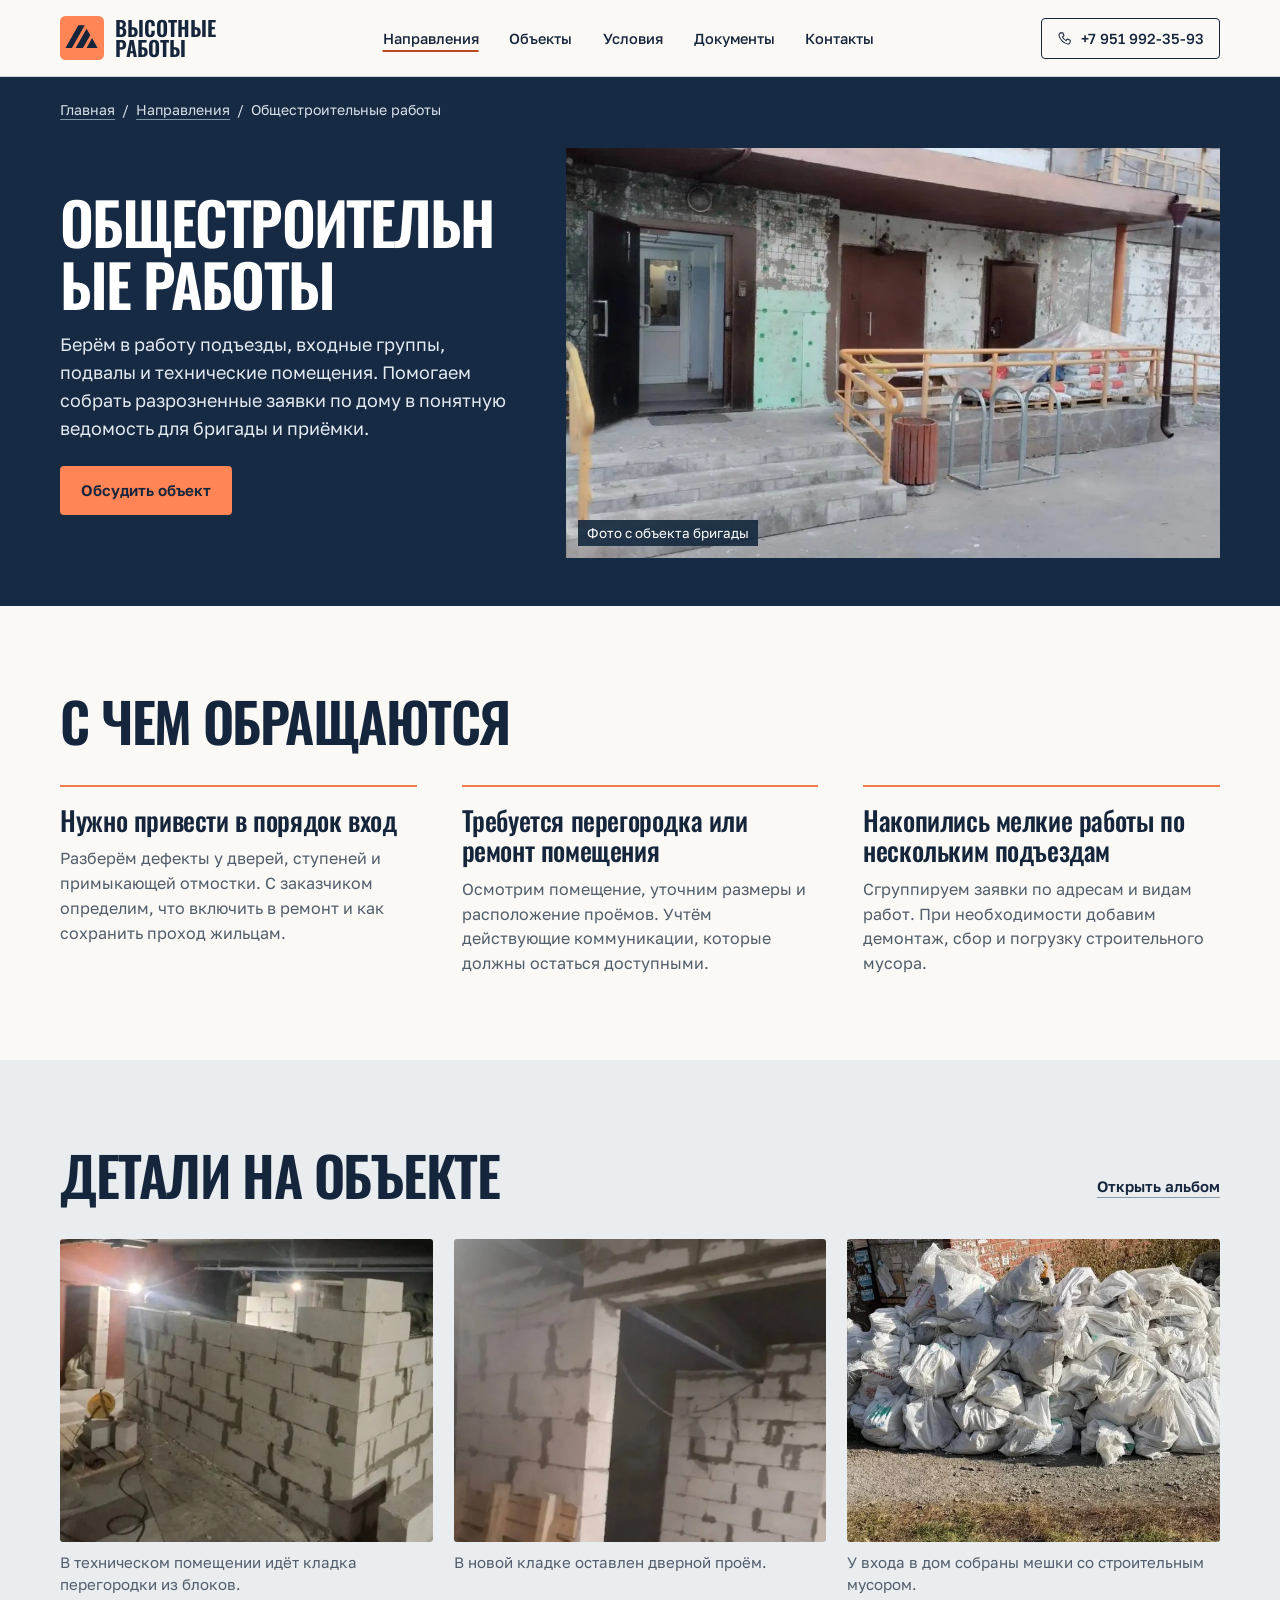
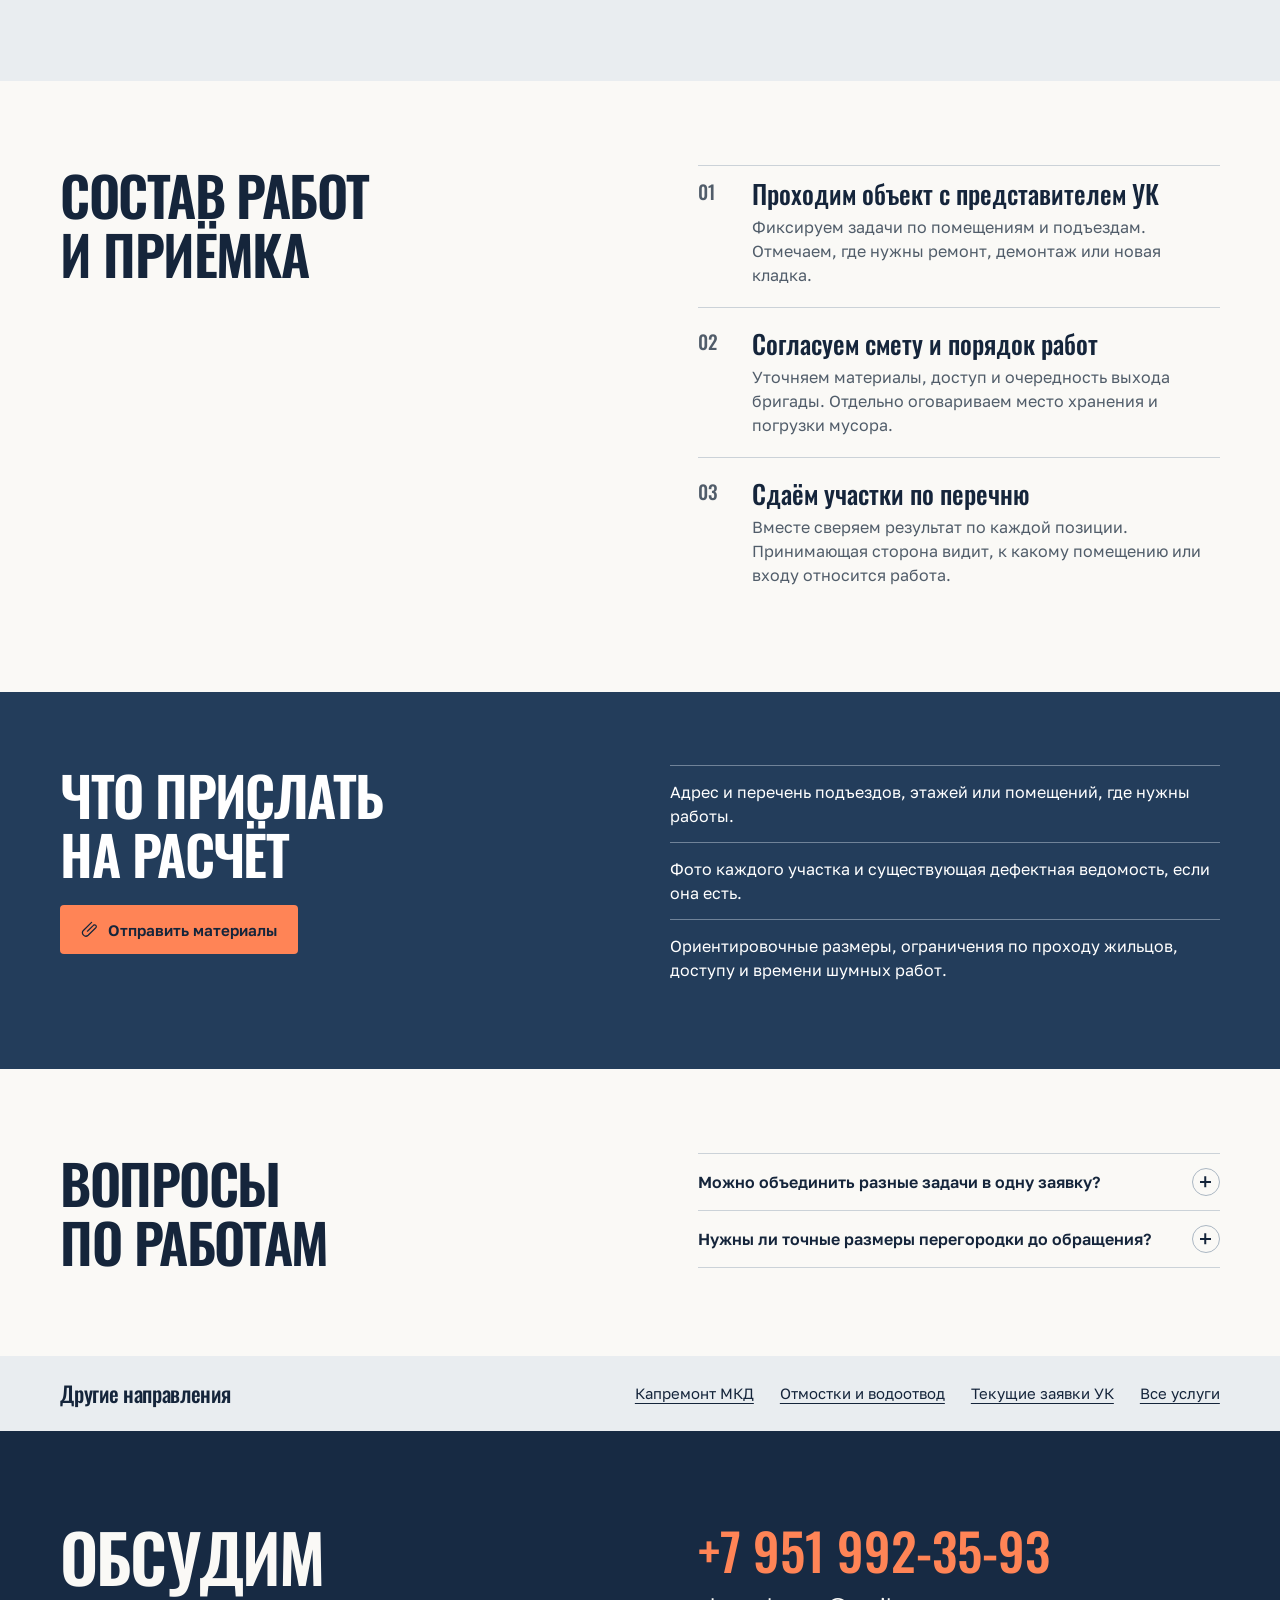
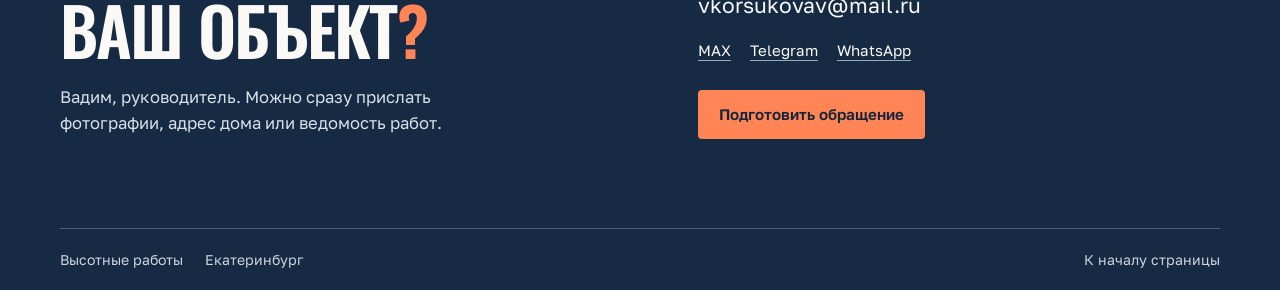
==== commit e244fc4c: "Expand maintenance services and update facade photo" ====
--- a/building.html
+++ b/building.html
@@ -53,8 +53,11 @@
   <section class="wrap section terms-grid"><div><h2>Состав работ<br> и приёмка</h2></div><ol class="steps"><li><div><h3>Проходим объект с представителем УК</h3><p>Фиксируем задачи по помещениям и подъездам. Отмечаем, где нужны ремонт, демонтаж или новая кладка.</p></div></li><li><div><h3>Согласуем смету и порядок работ</h3><p>Уточняем материалы, доступ и очередность выхода бригады. Отдельно оговариваем место хранения и погрузки мусора.</p></div></li><li><div><h3>Сдаём участки по перечню</h3><p>Вместе сверяем результат по каждой позиции. Принимающая сторона видит, к какому помещению или входу относится работа.</p></div></li></ol></section>
   <section class="intake"><div class="wrap intake-grid"><div><h2>Что прислать<br> на расчёт</h2><button class="button primary" data-contact="files"><svg class="icon" aria-hidden="true"><use href="#i-clip"/></svg>Отправить материалы</button></div><ul class="ruled-list"><li>Адрес и перечень подъездов, этажей или помещений, где нужны работы.</li><li>Фото каждого участка и существующая дефектная ведомость, если она есть.</li><li>Ориентировочные размеры, ограничения по проходу жильцов, доступу и времени шумных работ.</li></ul></div></section>
   <section class="wrap section docs-grid"><h2>Вопросы<br> по работам</h2><div class="questions"><details><summary>Можно объединить разные задачи в одну заявку?<span class="expand" aria-hidden="true"></span></summary><p>Да. Укажите для каждой задачи место и ожидаемый результат. В смете можно сохранить отдельные строки по подъездам, чтобы потом было удобно принимать работу.</p></details><details><summary>Нужны ли точные размеры перегородки до обращения?<span class="expand" aria-hidden="true"></span></summary><p>Для первого обсуждения достаточно фото помещения и примерных размеров. Размеры стены и проёма уточним на объекте перед расчётом материалов.</p></details></div></section>
-  <aside class="related"><div class="wrap"><h3>Другие направления</h3><a href="seams.html">Межпанельные швы</a><a href="facades.html">Фасады и утепление</a><a href="roofs.html">Кровля и зимние работы</a></div></aside><section id="contacts" class="contact-section"><div class="wrap contact-grid"><div><h2>Обсудим<br>ваш объект<span>?</span></h2><p>Вадим, руководитель. Можно сразу прислать фотографии, адрес дома или ведомость работ.</p></div><div class="contact-details"><a class="big-phone" href="tel:+79519923593">+7 951 992-35-93</a><a class="email" href="mailto:vkorsukovav@mail.ru">vkorsukovav@mail.ru</a><div class="messengers"><button data-contact="max">MAX</button><a href="https://t.me/+79519923593" target="_blank" rel="noopener">Telegram</a><a href="https://wa.me/79519923593" target="_blank" rel="noopener">WhatsApp</a></div><button class="button primary" data-contact="discussion">Подготовить обращение</button></div></div></section></main>
+  <aside class="related"><div class="wrap"><h3>Другие направления</h3><a href="capital-repair.html">Капремонт МКД</a><a href="drainage.html">Отмостки и водоотвод</a><a href="maintenance.html">Текущие заявки УК</a><a href="services.html">Все услуги</a></div></aside><section id="contacts" class="contact-section"><div class="wrap contact-grid"><div><h2>Обсудим<br>ваш объект<span>?</span></h2><p>Вадим, руководитель. Можно сразу прислать фотографии, адрес дома или ведомость работ.</p></div><div class="contact-details"><a class="big-phone" href="tel:+79519923593">+7 951 992-35-93</a><a class="email" href="mailto:vkorsukovav@mail.ru">vkorsukovav@mail.ru</a><div class="messengers"><button data-contact="max">MAX</button><a href="https://t.me/+79519923593" target="_blank" rel="noopener">Telegram</a><a href="https://wa.me/79519923593" target="_blank" rel="noopener">WhatsApp</a></div><button class="button primary" data-contact="discussion">Подготовить обращение</button></div></div></section></main>
   <footer><div class="wrap footer-inner"><span>Высотные работы</span><span>Екатеринбург</span><a href="#main">К началу страницы</a></div></footer>
+  <a class="button primary floating-call" href="tel:+79519923593">
+    <svg class="icon" aria-hidden="true"><use href="#i-phone"/></svg><span>Позвонить</span>
+  </a>
   <dialog id="gallery" aria-labelledby="gallery-title">
     <div class="gallery-shell">
       <div class="gallery-top"><h2 id="gallery-title"></h2><button id="gallery-fit" hidden>Весь кадр</button><button class="icon-button" data-close aria-label="Закрыть фотографии"><svg class="icon"><use href="#i-cross"/></svg></button></div>
--- a/styles.css
+++ b/styles.css
@@ -160,6 +160,7 @@
 .footer-inner { min-height: 62px; display: flex; align-items: center; gap: 22px; color: #cad4df; font-size: .88rem; position: relative; }
 .footer-inner::before { content: ''; height: 1px; background: #4c6078; position: absolute; top: 0; left: var(--edge); right: var(--edge); }
 .footer-inner a { margin-left: auto; }
+.floating-call { display: none; }
 dialog { padding: 0; border: 0; max-height: 90dvh; max-width: calc(100vw - 28px); border-radius: 8px; color: var(--ink); background: var(--paper); }
 dialog::backdrop { background: rgba(8,19,34,.78); }
 .icon-button { padding: 9px; display: grid; place-items: center; width: 42px; height: 42px; border: 1px solid currentColor; border-radius: 50%; }
@@ -227,6 +228,9 @@
 }
 @media (max-width: 640px) {
   :root { --edge: 20px; --head-height: 62px; }
+  main, .mobile-nav { text-align: center; }
+  main :is(h1, h2, h3) { text-wrap: balance; }
+  main p { text-wrap: pretty; }
   .identity { gap: 8px; }
   .identity img { width: 34px; height: 34px; }
   .identity span { font-size: 16px; }
@@ -262,13 +266,18 @@
   .more { margin-top: 24px; }
   .terms-grid,.docs-grid,.contact-grid { grid-template-columns: 1fr; gap: 28px; }
   .terms-intro h2 br { display: none; }
-  .terms-intro h2 br::after { content:' '; }
-  .terms-intro p,.docs-grid p,.contact-section p { margin-top: 12px; font-size: 1rem; }
-  .steps li { grid-template-columns: 28px 1fr; gap: 10px; padding-block: 15px; }
+  .terms-intro p,.docs-grid p,.contact-section p { margin: 12px auto 0; font-size: 1rem; }
+  .steps li,.steps li:first-child { grid-template-columns: minmax(0,1fr); justify-items: center; gap: 6px; padding-block: 17px; }
+  .steps li::before { color: #9e411f; line-height: 1.1; }
   .steps h3 { font-size: 1.45rem; }
+  .steps p { margin-inline: auto; max-width: 42ch; }
   .docs { padding-block: 46px; }
+  .doc-list button { justify-content: center; text-align: center; }
   .contact-section { padding-block: 49px; }
-  .footer-inner { flex-wrap: wrap; gap: 9px 16px; padding-block: 16px; font-size: .78rem; }
+  .contact-details { align-items: center; }
+  .messengers { justify-content: center; }
+  .footer-inner { flex-wrap: wrap; justify-content: center; text-align: center; gap: 9px 16px; padding-block: 16px; font-size: .78rem; }
+  .footer-inner a { flex-basis: 100%; margin: 0; }
   .gallery-bottom { font-size: .88rem; }
 }
 @media (max-width: 365px) {
@@ -315,7 +324,13 @@
   }
   .mobile-panorama > div { position: absolute; inset: 0; background-size: cover; opacity: 0; transition: opacity .75s ease-in-out; }
   .mobile-panorama > .is-current { z-index: 1; opacity: 1; }
-  [data-mobile-photo="25"] { background-image: url(assets/photos/25.webp); background-position: 50% 72%; }
+  .mobile-panorama > [data-mobile-photo="97"] {
+    top: auto;
+    height: 38%;
+    background-image: url(assets/photos/97.webp);
+    background-position: 48% center;
+    mask-image: linear-gradient(to bottom, transparent, #000 9%);
+  }
   [data-mobile-photo="26"] { background-image: url(assets/photos/26.webp); background-position: 25% 52%; }
   [data-mobile-photo="91"] { background-image: url(assets/photos/91.webp); background-position: 53% 50%; }
   [data-mobile-photo="96"] { background-image: url(assets/photos/hero-96.webp); background-position: 56% 50%; }
@@ -329,11 +344,44 @@
   #hero-photo-name { color: white; text-decoration: underline; text-underline-offset: 3px; }
 }
 @media (max-width: 540px) {
-  .hero { min-height: max(450px,calc(100svh - var(--head-height) - 97px)); }
   .hero-intro { padding-block: 26px clamp(38px,9svh,78px); }
   .hero h1 { font-size: clamp(1.96rem,8.7vw,2.94rem); }
   .hero-actions { flex-direction: column; }
   .hero-actions > * { width: min(100%,375px); }
+}
+@media (max-width: 640px), (max-width: 920px) and (orientation: landscape) and (pointer: coarse) {
+  :root {
+    --call-height: 50px;
+    --call-bottom: max(16px, env(safe-area-inset-bottom));
+    --call-clearance: calc(var(--call-height) + var(--call-bottom) + 10px);
+    scroll-padding-bottom: var(--call-clearance);
+  }
+  .floating-call {
+    display: inline-flex;
+    position: fixed;
+    z-index: 4;
+    right: max(var(--edge), env(safe-area-inset-right));
+    bottom: var(--call-bottom);
+    min-height: var(--call-height);
+    border: 1px solid #8f371c;
+    border-radius: 999px;
+    box-shadow: 0 3px 12px #0e20334d;
+  }
+  footer { padding-bottom: var(--call-clearance); }
+}
+@media (max-width: 640px) {
+  .hero { min-height: max(400px,calc(100svh - var(--head-height) - 99px - var(--call-clearance))); }
+}
+@media (max-width: 540px) and (max-height: 650px) {
+  .hero-intro { padding-block: 19px 23px; }
+}
+@media (max-width: 640px) and (max-height: 610px) and (orientation: portrait) {
+  /* Let the shortcut sit beside the contact heading while the links remain reachable. */
+  .hero-screen .strip-inner { padding-top: calc(var(--call-clearance) - 12px); }
+}
+@media (max-width: 920px) and (max-height: 510px) and (orientation: landscape) and (pointer: coarse) {
+  .floating-call { width: var(--call-height); padding: 0; }
+  .floating-call span { position: absolute; width: 1px; height: 1px; overflow: hidden; clip-path: inset(50%); white-space: nowrap; }
 }
 @media (max-width: 920px) and (max-height: 510px) {
   .hero { min-height: 0; }
@@ -348,7 +396,7 @@
   .gallery-shell { gap: 8px; padding: max(8px,env(safe-area-inset-top)) 10px max(10px,env(safe-area-inset-bottom)); }
   .gallery-top { gap: 6px; }
   .gallery-bottom { display: grid; grid-template-columns: 1fr; gap: 4px; }
-  #gallery-caption { padding: 2px 3px; }
+  #gallery-caption { padding: 2px 3px; text-align: center; }
 }
 @media (max-height: 460px) {
   #gallery { width: 100vw; height: 100dvh; margin: 0; border-radius: 0; }
--- a/expanded.css
+++ b/expanded.css
@@ -7,6 +7,12 @@
 .text-action:hover { text-decoration-color: #c04922; }
 .section-head > .text-action, .story-heading > .text-action { flex: none; }
 .section-head > div > p { margin-top: 12px; max-width: 62ch; }
+.service-index { display: grid; grid-template-columns: repeat(4,minmax(0,1fr)); margin-bottom: 36px; border-block: 1px solid var(--line); }
+.service-index a { padding: 20px clamp(14px,2vw,26px); }
+.service-index a + a { border-inline-start: 1px solid var(--line); }
+.service-index a:hover { background: var(--tint); }
+.service-index strong { display: block; font: 500 1.55rem/1.16 var(--display); text-decoration: underline; text-underline-offset: 5px; text-decoration-color: #8899a8; }
+.service-index span { display: block; margin-top: 9px; color: var(--muted); font-size: .94rem; line-height: 1.5; }
 .direction-cards { display: grid; grid-template-columns: repeat(2, minmax(0,1fr)); gap: 35px clamp(18px,2.4vw,36px); }
 .direction-card { min-width: 0; }
 .card-photo { display: block; position: relative; overflow: hidden; background: #d3dae0; border-radius: 3px; aspect-ratio: 1.92; }
@@ -107,10 +113,17 @@
 }
 @media (max-width: 790px) {
   .purpose-grid { gap: 16px; }
+  .service-index { grid-template-columns: repeat(2,minmax(0,1fr)); }
+  .service-index a:nth-child(odd) { border-inline-start: 0; }
+  .service-index a:nth-child(n+3) { border-top: 1px solid var(--line); }
   .portfolio-albums { grid-template-columns: repeat(2,minmax(0,1fr)); }
   .direction-intro h1 { font-size: clamp(2.3rem,5.6vw,3rem); }
 }
 @media (max-width: 640px) {
+  .service-index { grid-template-columns: minmax(0,1fr); margin-bottom: 28px; }
+  .service-index a + a { border-inline-start: 0; border-top: 1px solid var(--line); }
+  .service-index a { padding: 15px 8px; }
+  .service-index span { max-width: 35ch; margin: 6px auto 0; }
   .direction-cards { grid-template-columns: 1fr; gap: 24px; }
   .card-photo { aspect-ratio: 1.59; }
   .direction-copy { padding-top: 11px; }
@@ -122,15 +135,17 @@
   .section-head > div > p { margin-top: 9px; }
   .home-albums,.portfolio-albums { grid-template-columns: 1fr; gap: 24px; }
   .home-albums .album-image,.portfolio-albums .album-image,.album:first-child .album-image { aspect-ratio: 1.56; }
-  .home-albums .album-label,.portfolio-albums .album-label { display: flex; }
+  .album { text-align: center; }
+  .home-albums .album-label,.portfolio-albums .album-label { display: flex; flex-wrap: wrap; justify-content: center; }
   .home-albums .album-label strong,.portfolio-albums .album-label strong { font-size: 1.45rem; }
-  .crumbs { font-size: .82rem; gap: 5px; }
+  .crumbs { justify-content: center; font-size: .82rem; gap: 5px; }
   .page-head { padding-block: 19px 31px; }
   .page-head h1,.direction-intro h1 { font-size: clamp(2.18rem,8.3vw,3.05rem); overflow-wrap: anywhere; }
   .page-head p,.direction-intro p { font-size: 1rem; }
   .direction-hero { padding-block: 16px 21px; }
   .direction-intro { margin-top: 17px; }
   .direction-intro figure img { height: clamp(210px,55vw,315px); }
+  .direction-intro figcaption { inset-inline: 0; bottom: 0; }
   .purpose-grid { grid-template-columns: 1fr; gap: 19px; margin-top: 20px; }
   .purpose-grid article { padding-top: 12px; }
   .purpose-grid p { margin-top: 6px; }
@@ -138,20 +153,22 @@
   .photo-series button,.photo-series.paired button { aspect-ratio: 1.5; }
   .photo-series figcaption { margin-top: 5px; }
   .inside .terms-grid h2 br,.inside .docs-grid h2 br,.contacts-page h2 br { display: none; }
-  .related .wrap { align-items: flex-start; flex-direction: column; gap: 11px; }
+  .questions summary { padding-inline: 34px; }
+  .related .wrap { align-items: center; flex-direction: column; gap: 11px; }
+  .related h3 { margin-right: 0; }
   .story-heading { display: block; }
   .story-heading .text-action { margin-top: 9px; }
   .resource-photo { height: 240px; }
-  .doc-library article { grid-template-columns: 30px minmax(0,1fr); gap: 14px; padding: 20px 0; }
+  .doc-library article { grid-template-columns: minmax(0,1fr); justify-items: center; gap: 10px; padding: 20px 0; }
   .doc-index { width: 30px; height: 38px; }
   .doc-index .icon { width: 20px; }
-  .doc-library article .button { grid-column: 2; justify-self: start; min-height: 41px; }
-}
-
-@media (max-width: 640px) {
+  .doc-library article .button { min-height: 44px; }
+  .channels-page .channel-links > * { justify-content: center; padding-inline: 12px; text-align: center; }
+  main :is(.section-head, .direction-copy, .page-head, .direction-intro, .intake, .purpose-grid, .questions, .story-heading, .resource-layout, .doc-library) p,
+  .photo-series figcaption { margin-inline: auto; max-width: 48ch; }
   .feature-heading { display: block; margin-bottom: 16px; }
   .feature-heading .text-action { margin-top: 8px; }
   .repair-pair img { aspect-ratio: 1.08; }
-  .repair-pair figcaption { display: grid; gap: 3px; font-size: .95rem; }
+  .repair-pair figcaption { display: grid; justify-items: center; gap: 3px; font-size: .95rem; }
   .repair-pair figcaption span { font-size: .85rem; line-height: 1.35; }
 }
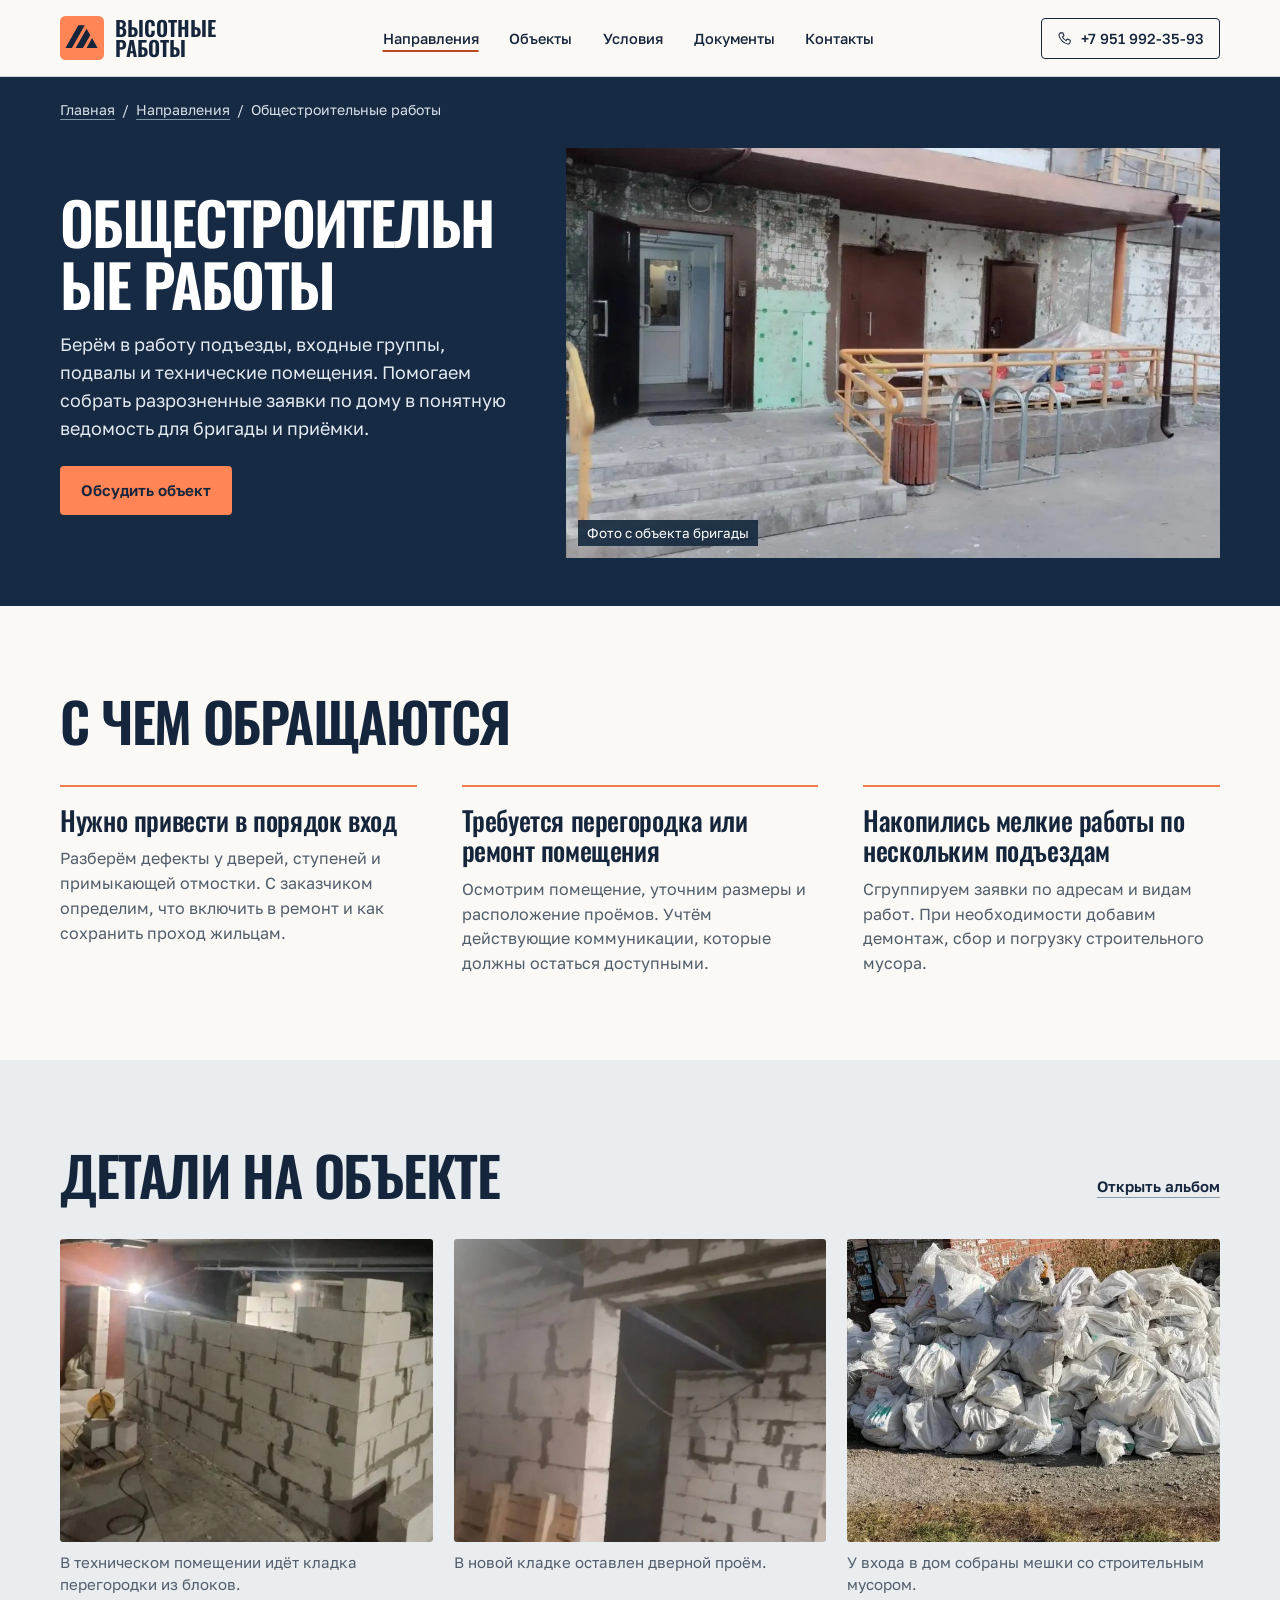
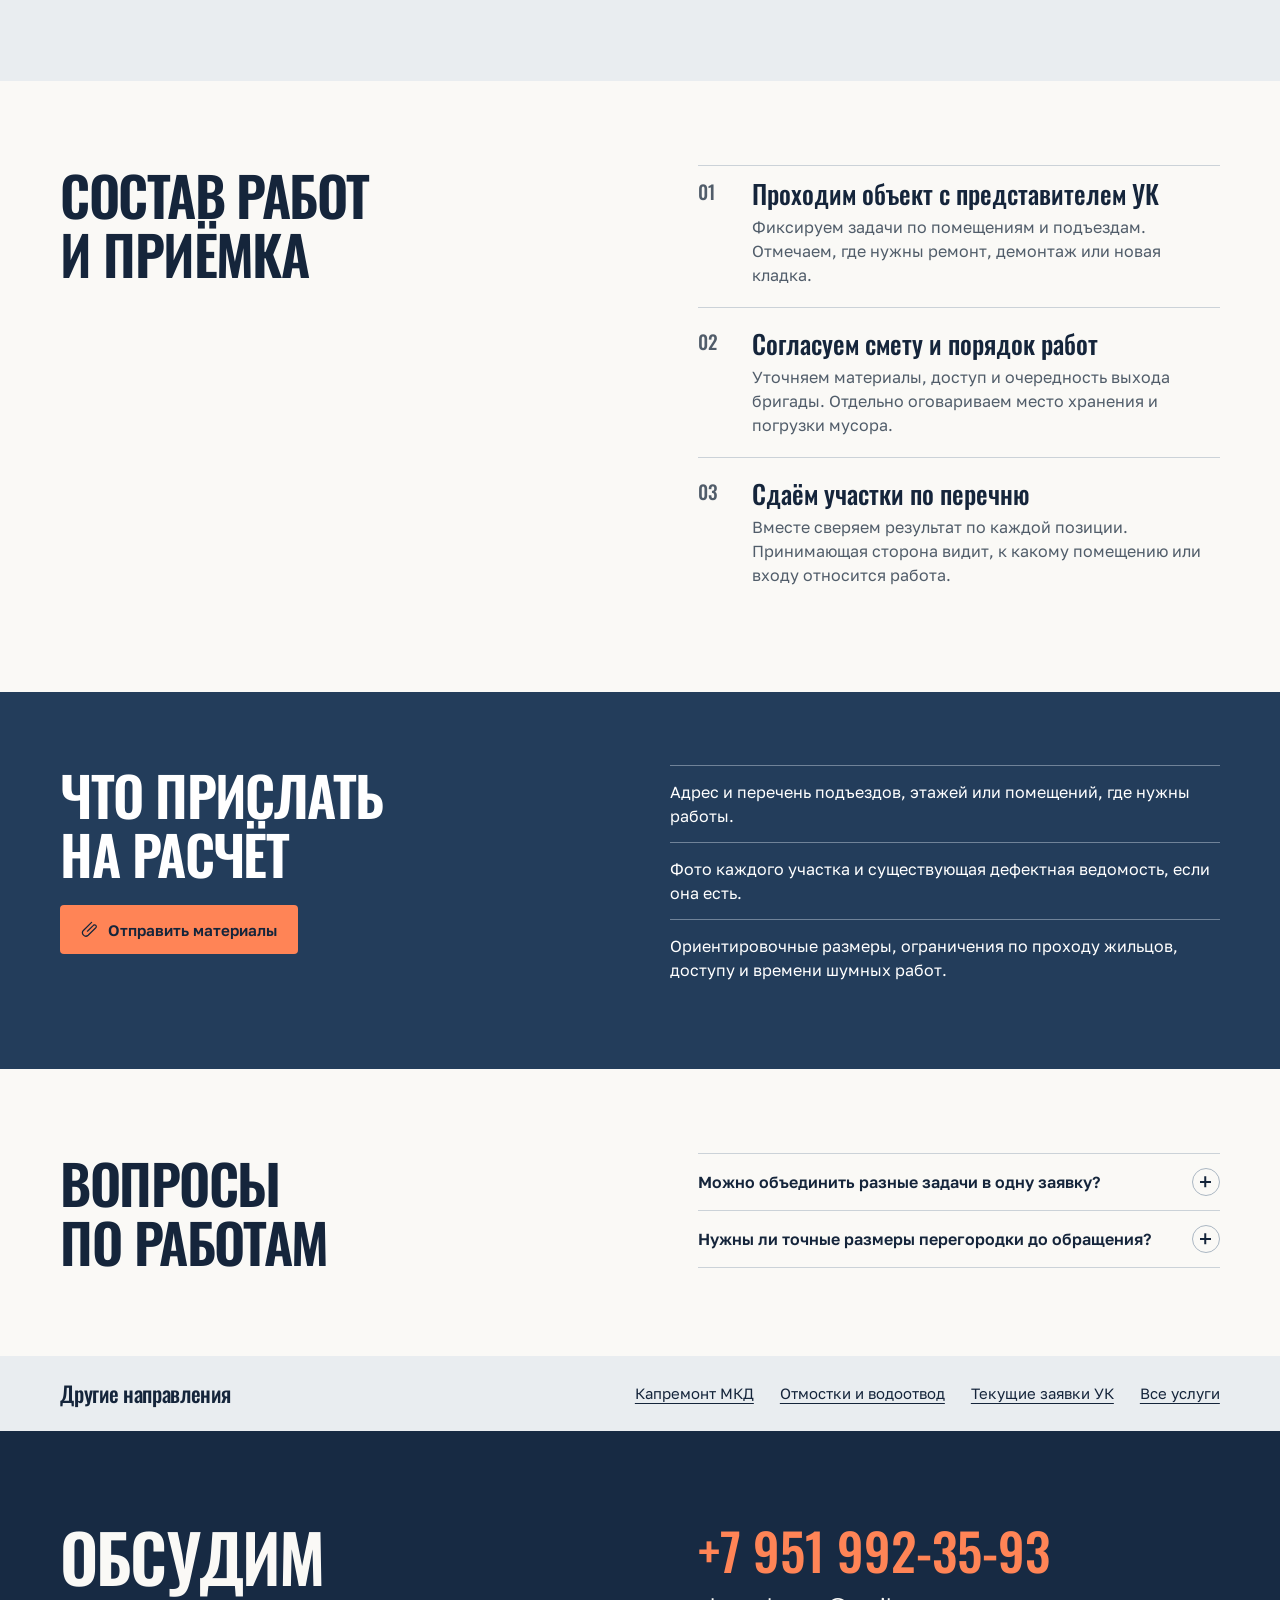
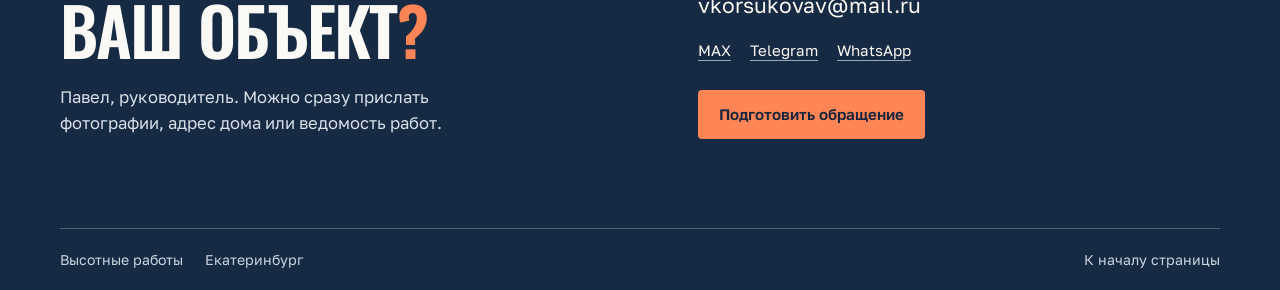
==== commit a384ab74: "Update site contact name to Pavel" ====
--- a/building.html
+++ b/building.html
@@ -53,7 +53,7 @@
   <section class="wrap section terms-grid"><div><h2>Состав работ<br> и приёмка</h2></div><ol class="steps"><li><div><h3>Проходим объект с представителем УК</h3><p>Фиксируем задачи по помещениям и подъездам. Отмечаем, где нужны ремонт, демонтаж или новая кладка.</p></div></li><li><div><h3>Согласуем смету и порядок работ</h3><p>Уточняем материалы, доступ и очередность выхода бригады. Отдельно оговариваем место хранения и погрузки мусора.</p></div></li><li><div><h3>Сдаём участки по перечню</h3><p>Вместе сверяем результат по каждой позиции. Принимающая сторона видит, к какому помещению или входу относится работа.</p></div></li></ol></section>
   <section class="intake"><div class="wrap intake-grid"><div><h2>Что прислать<br> на расчёт</h2><button class="button primary" data-contact="files"><svg class="icon" aria-hidden="true"><use href="#i-clip"/></svg>Отправить материалы</button></div><ul class="ruled-list"><li>Адрес и перечень подъездов, этажей или помещений, где нужны работы.</li><li>Фото каждого участка и существующая дефектная ведомость, если она есть.</li><li>Ориентировочные размеры, ограничения по проходу жильцов, доступу и времени шумных работ.</li></ul></div></section>
   <section class="wrap section docs-grid"><h2>Вопросы<br> по работам</h2><div class="questions"><details><summary>Можно объединить разные задачи в одну заявку?<span class="expand" aria-hidden="true"></span></summary><p>Да. Укажите для каждой задачи место и ожидаемый результат. В смете можно сохранить отдельные строки по подъездам, чтобы потом было удобно принимать работу.</p></details><details><summary>Нужны ли точные размеры перегородки до обращения?<span class="expand" aria-hidden="true"></span></summary><p>Для первого обсуждения достаточно фото помещения и примерных размеров. Размеры стены и проёма уточним на объекте перед расчётом материалов.</p></details></div></section>
-  <aside class="related"><div class="wrap"><h3>Другие направления</h3><a href="capital-repair.html">Капремонт МКД</a><a href="drainage.html">Отмостки и водоотвод</a><a href="maintenance.html">Текущие заявки УК</a><a href="services.html">Все услуги</a></div></aside><section id="contacts" class="contact-section"><div class="wrap contact-grid"><div><h2>Обсудим<br>ваш объект<span>?</span></h2><p>Вадим, руководитель. Можно сразу прислать фотографии, адрес дома или ведомость работ.</p></div><div class="contact-details"><a class="big-phone" href="tel:+79519923593">+7 951 992-35-93</a><a class="email" href="mailto:vkorsukovav@mail.ru">vkorsukovav@mail.ru</a><div class="messengers"><button data-contact="max">MAX</button><a href="https://t.me/+79519923593" target="_blank" rel="noopener">Telegram</a><a href="https://wa.me/79519923593" target="_blank" rel="noopener">WhatsApp</a></div><button class="button primary" data-contact="discussion">Подготовить обращение</button></div></div></section></main>
+  <aside class="related"><div class="wrap"><h3>Другие направления</h3><a href="capital-repair.html">Капремонт МКД</a><a href="drainage.html">Отмостки и водоотвод</a><a href="maintenance.html">Текущие заявки УК</a><a href="services.html">Все услуги</a></div></aside><section id="contacts" class="contact-section"><div class="wrap contact-grid"><div><h2>Обсудим<br>ваш объект<span>?</span></h2><p>Павел, руководитель. Можно сразу прислать фотографии, адрес дома или ведомость работ.</p></div><div class="contact-details"><a class="big-phone" href="tel:+79519923593">+7 951 992-35-93</a><a class="email" href="mailto:vkorsukovav@mail.ru">vkorsukovav@mail.ru</a><div class="messengers"><button data-contact="max">MAX</button><a href="https://t.me/+79519923593" target="_blank" rel="noopener">Telegram</a><a href="https://wa.me/79519923593" target="_blank" rel="noopener">WhatsApp</a></div><button class="button primary" data-contact="discussion">Подготовить обращение</button></div></div></section></main>
   <footer><div class="wrap footer-inner"><span>Высотные работы</span><span>Екатеринбург</span><a href="#main">К началу страницы</a></div></footer>
   <a class="button primary floating-call" href="tel:+79519923593">
     <svg class="icon" aria-hidden="true"><use href="#i-phone"/></svg><span>Позвонить</span>
--- a/styles.css
+++ b/styles.css
@@ -324,13 +324,7 @@
   }
   .mobile-panorama > div { position: absolute; inset: 0; background-size: cover; opacity: 0; transition: opacity .75s ease-in-out; }
   .mobile-panorama > .is-current { z-index: 1; opacity: 1; }
-  .mobile-panorama > [data-mobile-photo="97"] {
-    top: auto;
-    height: 38%;
-    background-image: url(assets/photos/97.webp);
-    background-position: 48% center;
-    mask-image: linear-gradient(to bottom, transparent, #000 9%);
-  }
+  [data-mobile-photo="97"] { background-image: url(assets/photos/97.webp); background-position: center; }
   [data-mobile-photo="26"] { background-image: url(assets/photos/26.webp); background-position: 25% 52%; }
   [data-mobile-photo="91"] { background-image: url(assets/photos/91.webp); background-position: 53% 50%; }
   [data-mobile-photo="96"] { background-image: url(assets/photos/hero-96.webp); background-position: 56% 50%; }
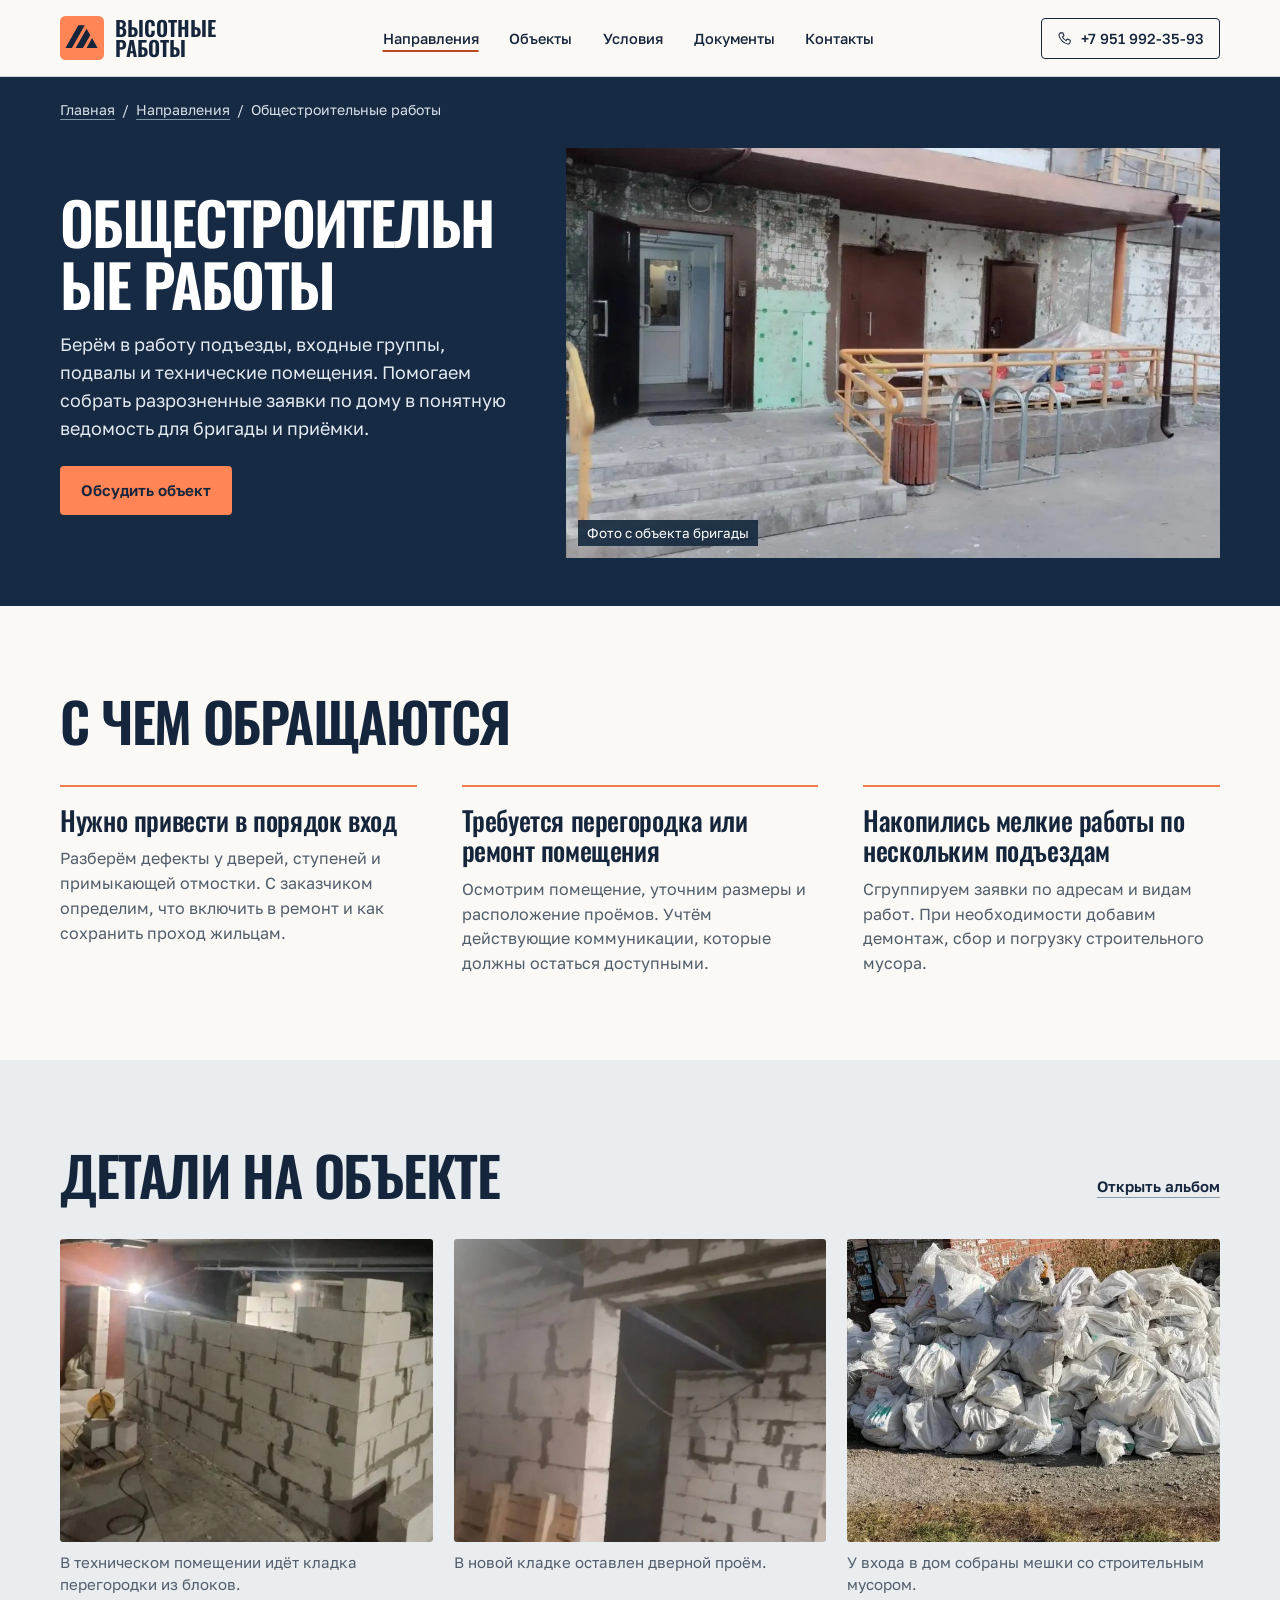
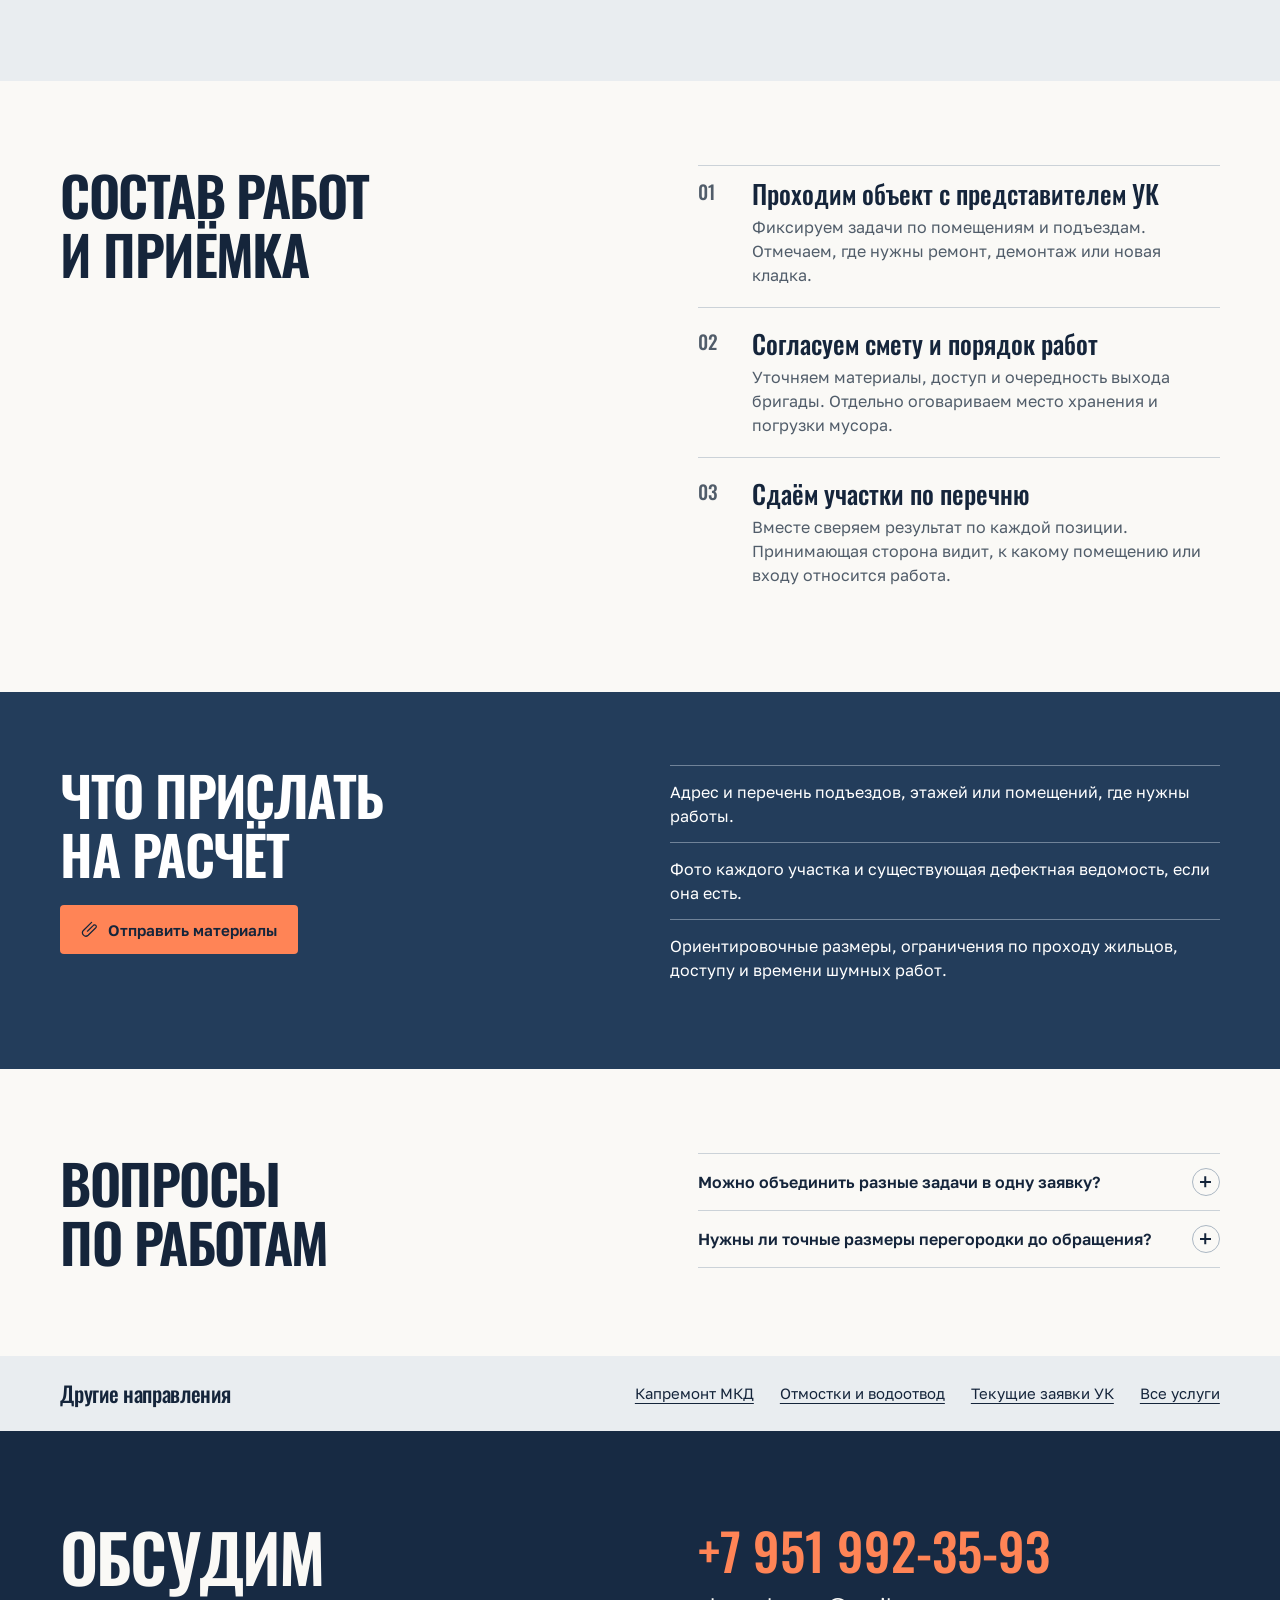
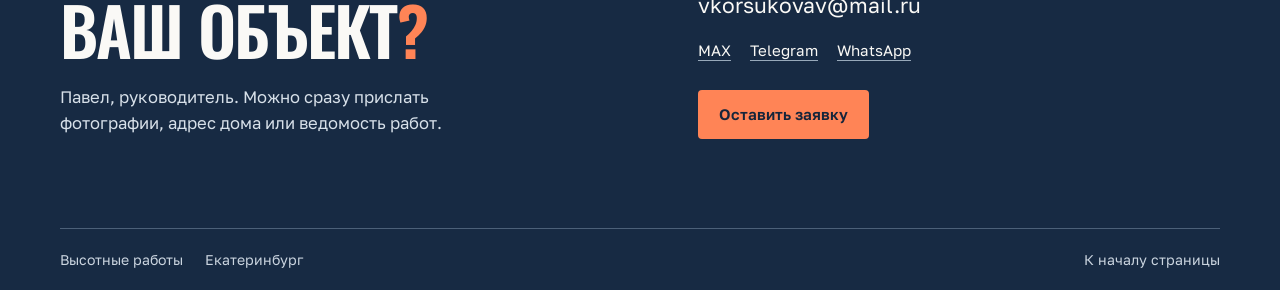
==== commit af4ecbb8: "Send website inquiries through FormSubmit" ====
--- a/building.html
+++ b/building.html
@@ -53,7 +53,7 @@
   <section class="wrap section terms-grid"><div><h2>Состав работ<br> и приёмка</h2></div><ol class="steps"><li><div><h3>Проходим объект с представителем УК</h3><p>Фиксируем задачи по помещениям и подъездам. Отмечаем, где нужны ремонт, демонтаж или новая кладка.</p></div></li><li><div><h3>Согласуем смету и порядок работ</h3><p>Уточняем материалы, доступ и очередность выхода бригады. Отдельно оговариваем место хранения и погрузки мусора.</p></div></li><li><div><h3>Сдаём участки по перечню</h3><p>Вместе сверяем результат по каждой позиции. Принимающая сторона видит, к какому помещению или входу относится работа.</p></div></li></ol></section>
   <section class="intake"><div class="wrap intake-grid"><div><h2>Что прислать<br> на расчёт</h2><button class="button primary" data-contact="files"><svg class="icon" aria-hidden="true"><use href="#i-clip"/></svg>Отправить материалы</button></div><ul class="ruled-list"><li>Адрес и перечень подъездов, этажей или помещений, где нужны работы.</li><li>Фото каждого участка и существующая дефектная ведомость, если она есть.</li><li>Ориентировочные размеры, ограничения по проходу жильцов, доступу и времени шумных работ.</li></ul></div></section>
   <section class="wrap section docs-grid"><h2>Вопросы<br> по работам</h2><div class="questions"><details><summary>Можно объединить разные задачи в одну заявку?<span class="expand" aria-hidden="true"></span></summary><p>Да. Укажите для каждой задачи место и ожидаемый результат. В смете можно сохранить отдельные строки по подъездам, чтобы потом было удобно принимать работу.</p></details><details><summary>Нужны ли точные размеры перегородки до обращения?<span class="expand" aria-hidden="true"></span></summary><p>Для первого обсуждения достаточно фото помещения и примерных размеров. Размеры стены и проёма уточним на объекте перед расчётом материалов.</p></details></div></section>
-  <aside class="related"><div class="wrap"><h3>Другие направления</h3><a href="capital-repair.html">Капремонт МКД</a><a href="drainage.html">Отмостки и водоотвод</a><a href="maintenance.html">Текущие заявки УК</a><a href="services.html">Все услуги</a></div></aside><section id="contacts" class="contact-section"><div class="wrap contact-grid"><div><h2>Обсудим<br>ваш объект<span>?</span></h2><p>Павел, руководитель. Можно сразу прислать фотографии, адрес дома или ведомость работ.</p></div><div class="contact-details"><a class="big-phone" href="tel:+79519923593">+7 951 992-35-93</a><a class="email" href="mailto:vkorsukovav@mail.ru">vkorsukovav@mail.ru</a><div class="messengers"><button data-contact="max">MAX</button><a href="https://t.me/+79519923593" target="_blank" rel="noopener">Telegram</a><a href="https://wa.me/79519923593" target="_blank" rel="noopener">WhatsApp</a></div><button class="button primary" data-contact="discussion">Подготовить обращение</button></div></div></section></main>
+  <aside class="related"><div class="wrap"><h3>Другие направления</h3><a href="capital-repair.html">Капремонт МКД</a><a href="drainage.html">Отмостки и водоотвод</a><a href="maintenance.html">Текущие заявки УК</a><a href="services.html">Все услуги</a></div></aside><section id="contacts" class="contact-section"><div class="wrap contact-grid"><div><h2>Обсудим<br>ваш объект<span>?</span></h2><p>Павел, руководитель. Можно сразу прислать фотографии, адрес дома или ведомость работ.</p></div><div class="contact-details"><a class="big-phone" href="tel:+79519923593">+7 951 992-35-93</a><a class="email" href="mailto:vkorsukovav@mail.ru">vkorsukovav@mail.ru</a><div class="messengers"><button data-contact="max">MAX</button><a href="https://t.me/+79519923593" target="_blank" rel="noopener">Telegram</a><a href="https://wa.me/79519923593" target="_blank" rel="noopener">WhatsApp</a></div><button class="button primary" data-contact="discussion">Оставить заявку</button></div></div></section></main>
   <footer><div class="wrap footer-inner"><span>Высотные работы</span><span>Екатеринбург</span><a href="#main">К началу страницы</a></div></footer>
   <a class="button primary floating-call" href="tel:+79519923593">
     <svg class="icon" aria-hidden="true"><use href="#i-phone"/></svg><span>Позвонить</span>
@@ -66,5 +66,30 @@
     </div>
   </dialog>
   <dialog id="contact-dialog" aria-labelledby="dialog-title"><div class="dialog-body"><button class="dialog-close icon-button" data-close aria-label="Закрыть окно"><svg class="icon"><use href="#i-cross"/></svg></button><h2 id="dialog-title"></h2><div id="dialog-content"></div></div></dialog>
+  <template id="request-form-template">
+    <form class="contact-form" method="post" action="https://formsubmit.co/vkorsukovav@mail.ru" enctype="multipart/form-data">
+      <input type="hidden" name="_subject" value="Новая заявка с nadezhnytyl.ru">
+      <input type="hidden" name="_template" value="table">
+      <input type="hidden" name="_next" value="https://nadezhnytyl.ru/thanks.html">
+      <input type="hidden" name="_url" value="https://nadezhnytyl.ru/contacts.html">
+      <input type="hidden" name="Тема" value="Заявка на работы">
+      <label hidden>Оставьте это поле пустым<input type="text" name="_honey" autocomplete="off" tabindex="-1"></label>
+      <div class="contact-fields">
+        <label><span>Ваше имя</span><input type="text" name="Имя" autocomplete="name" placeholder="Как к вам обращаться" maxlength="100" required></label>
+        <label><span>Телефон</span><input type="tel" name="Телефон" autocomplete="tel" placeholder="+7 900 000-00-00" maxlength="25" required></label>
+      </div>
+      <label><span>Что нужно сделать?</span><textarea name="Задача" rows="3" maxlength="2200" placeholder="Например, очистить водостоки у второго подъезда" required></textarea></label>
+      <details class="request-extras">
+        <summary>Добавить организацию и адрес</summary>
+        <div class="contact-fields">
+          <label><span>УК, ТСЖ или компания</span><input type="text" name="Организация" autocomplete="organization" maxlength="160"></label>
+          <label><span>Адрес объекта</span><input type="text" name="Адрес" placeholder="Улица и номер дома" maxlength="200"></label>
+        </div>
+      </details>
+      <label><span>Фото или дефектная ведомость <small>по желанию</small></span><input type="file" name="attachment" accept=".jpg,.jpeg,.png,.webp,.pdf,.doc,.docx,.xls,.xlsx"><small>Один файл до 10 МБ</small></label>
+      <button class="button primary" type="submit">Отправить заявку</button>
+      <small>Данные заявки передаются руководителю через <a href="https://formsubmit.co/" target="_blank" rel="noopener">FormSubmit</a>.</small>
+    </form>
+  </template>
 </body>
 </html>
--- a/styles.css
+++ b/styles.css
@@ -173,11 +173,18 @@
 .channel-links { display: grid; gap: 9px; }
 .channel-links > * { display: flex; gap: 12px; align-items: center; padding: 12px 14px; background: var(--tint); border-radius: 4px; font-weight: 500; text-align: left; min-height: 45px; }
 .channel-links > :hover { background: #d6e1ea; }
-.contact-form { display: grid; gap: 13px; margin-top: 19px; }
+.contact-form { display: grid; min-width: 0; gap: 13px; margin-top: 19px; text-align: left; }
+.contact-fields { display: grid; grid-template-columns: repeat(2,minmax(0,1fr)); gap: 13px; }
 .contact-form label { display: grid; gap: 5px; font-size: .88rem; font-weight: 500; }
-.contact-form input,.contact-form textarea { width: 100%; background: white; border: 1px solid #acb8c5; border-radius: 3px; padding: 10px; font-size: 1rem; color: var(--ink); }
+.contact-form input,.contact-form textarea { width: 100%; min-width: 0; background: white; border: 1px solid #acb8c5; border-radius: 3px; padding: 10px; font-size: 1rem; color: var(--ink); }
 .contact-form textarea { resize: vertical; }
-.contact-form small { color: var(--muted); font-size: .83rem; line-height: 1.4; }
+.contact-form small { color: var(--muted); font-size: .83rem; line-height: 1.4; font-weight: 400; }
+.contact-form label span small { white-space: nowrap; }
+.contact-form small a { text-decoration: underline; text-underline-offset: 2px; }
+.request-extras summary { cursor: pointer; padding: 7px 0; font-size: .88rem; font-weight: 500; }
+.request-extras .contact-fields { margin-top: 4px; }
+.contact-form input[type="file"] { font-size: .9rem; }
+.contact-form input[type="file"]::file-selector-button { color: var(--ink); background: var(--tint); border: 0; border-radius: 3px; padding: 6px 9px; margin-right: 8px; cursor: pointer; }
 .dialog-direct { display: flex; flex-wrap: wrap; gap: 6px 16px; margin-top: 18px; }
 .dialog-direct > * { padding: 4px 0; font-size: .91rem; text-decoration: underline; text-underline-offset: 3px; }
 .max-number { font: 500 2rem var(--display); margin-block: 13px; user-select: all; }
@@ -231,6 +238,7 @@
   main, .mobile-nav { text-align: center; }
   main :is(h1, h2, h3) { text-wrap: balance; }
   main p { text-wrap: pretty; }
+  .contact-fields { grid-template-columns: minmax(0,1fr); }
   .identity { gap: 8px; }
   .identity img { width: 34px; height: 34px; }
   .identity span { font-size: 16px; }
--- a/expanded.css
+++ b/expanded.css
@@ -74,6 +74,8 @@
 .intake-grid { display: grid; grid-template-columns: minmax(0,.92fr) minmax(0,1fr); gap: 9%; align-items: start; }
 .intake .button { margin-top: 22px; }
 .intake p { margin: 0; max-width: 58ch; }
+.request-intro { margin-top: 15px; max-width: 43ch; color: var(--muted); line-height: 1.55; }
+#request .contact-form { margin-top: 0; }
 .ruled-list { list-style: none; margin: 0; padding: 0; }
 .ruled-list li { padding: 14px 0; border-block-start: 1px solid #708399; line-height: 1.5; }
 .questions details { border-top: 1px solid var(--line); }
@@ -120,6 +122,7 @@
   .direction-intro h1 { font-size: clamp(2.3rem,5.6vw,3rem); }
 }
 @media (max-width: 640px) {
+  .request-intro { margin-inline: auto; }
   .service-index { grid-template-columns: minmax(0,1fr); margin-bottom: 28px; }
   .service-index a + a { border-inline-start: 0; border-top: 1px solid var(--line); }
   .service-index a { padding: 15px 8px; }
